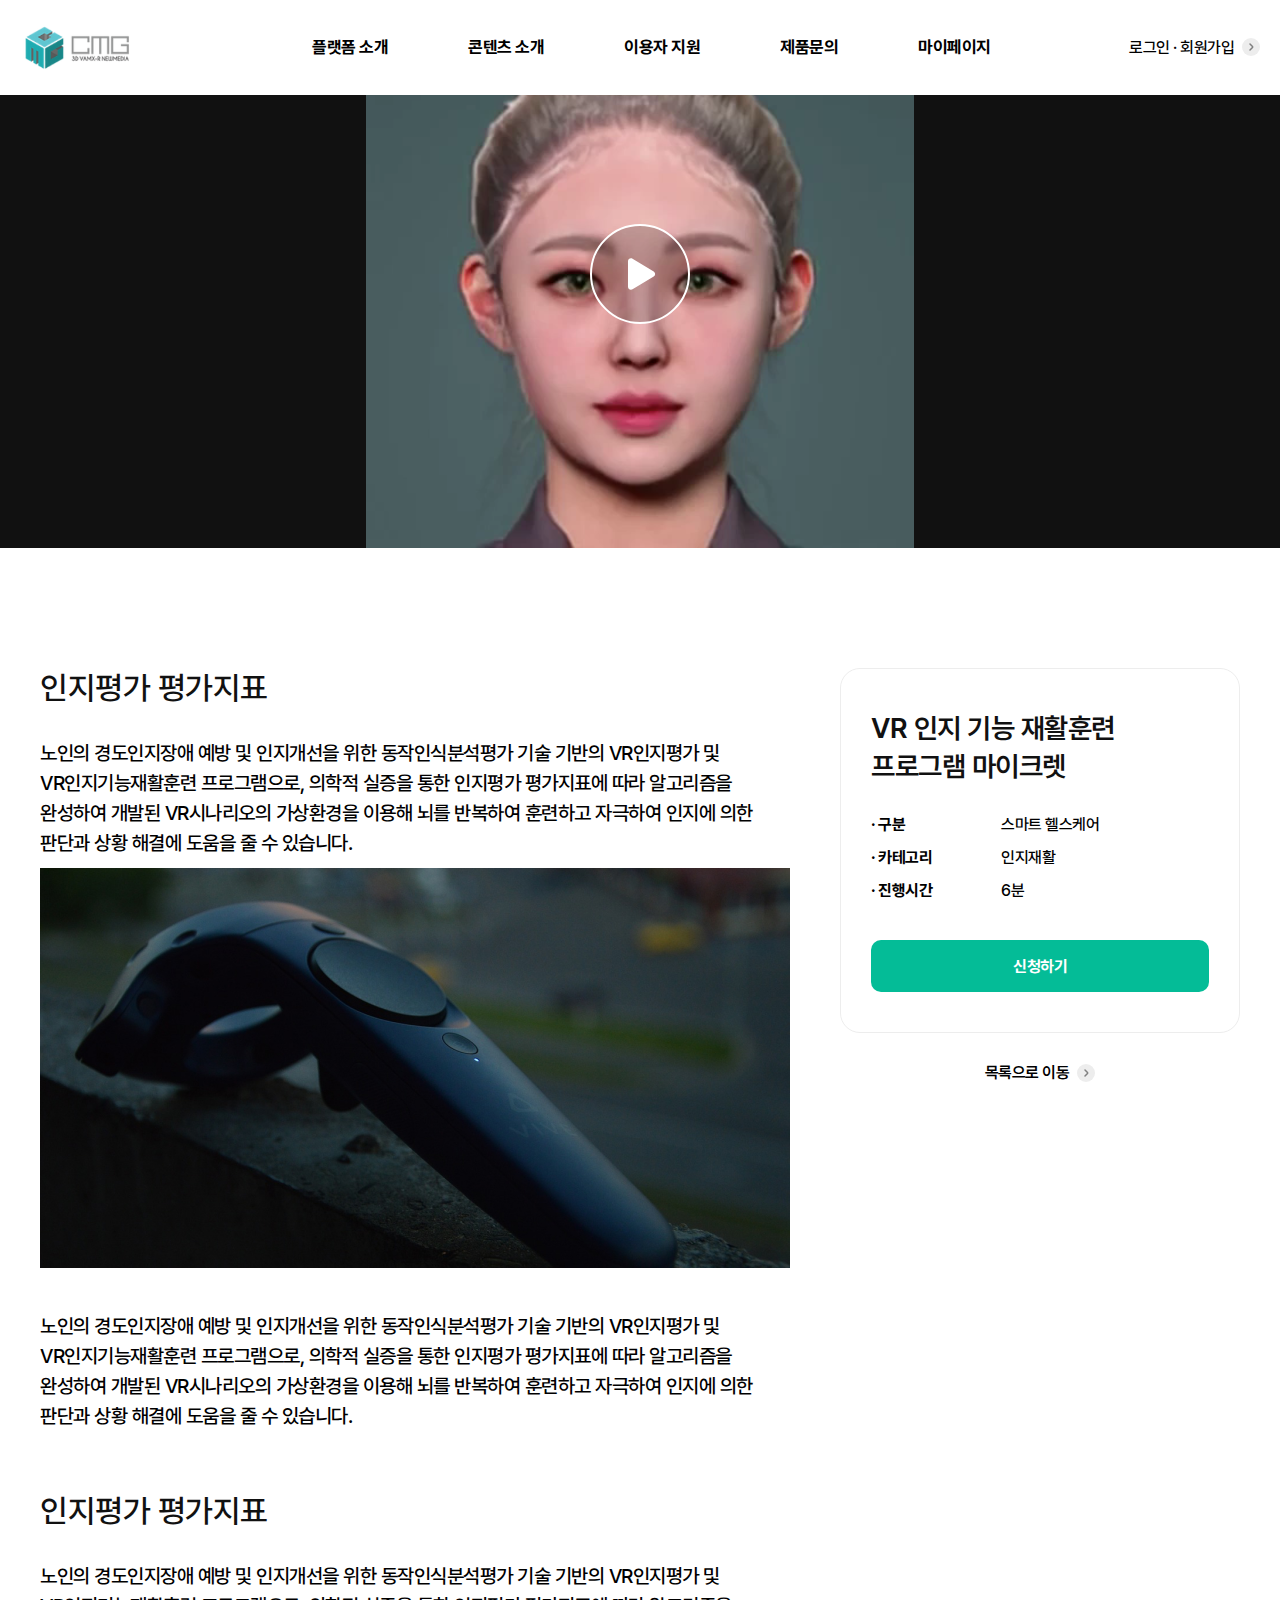
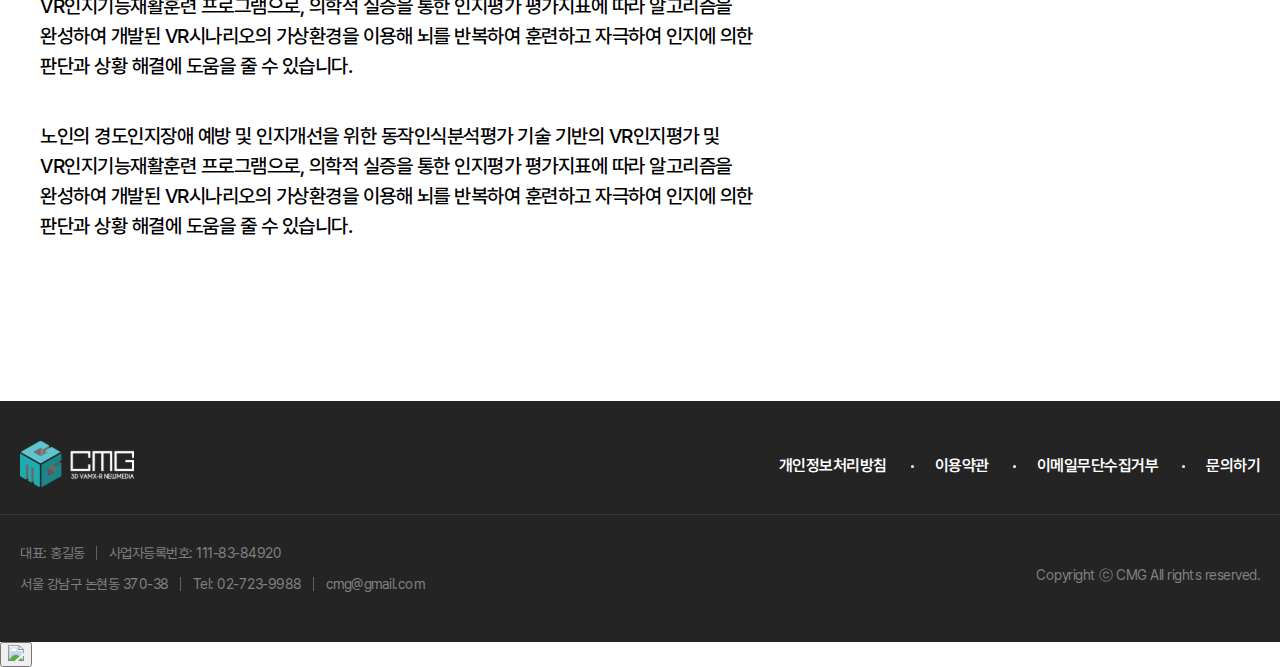
==== html/page/contents-view.html @ 664d2ece "151" ====
<!DOCTYPE html>
<html>
<head>
    <meta charset="utf-8"/>
    <meta name="viewport"
          content="user-scalable=no, initial-scale=1.0, maximum-scale=1.0, minimum-scale=1.0, width=device-width"/>
    <meta name="format-detection" content="telephone=no"/>
    <title></title>
    <link rel="stylesheet" href="../../assets/style/swiper.css" type="text/css"/>
    <link rel="stylesheet" href="../../assets/style/common.css" type="text/css"/>

    <script type="text/javascript" src="../../assets/script/ui.js"></script>
    <script type="text/javascript" src="../../assets/script/lib/swiper.js"></script>
    <script type="text/javascript" src="../../assets/script/common.js"></script>

</head>
<body>

<div class="wrapper"><!-- start : wrapper -->

    <header class="view-type"><!-- start : header -->
        <div class="rela">
            <h1>
                <a href="javascript:void(0)"><img src="../../assets/image/etc/etc-logo-gray.svg" /></a>
            </h1>
            <div class="gnb-box">
                <ul class="gnb-list">
                    <li><a href="javascript:void(0)">플랫폼 소개</a></li>
                    <li><a href="javascript:void(0)">콘텐츠 소개</a></li>
                    <li><a href="javascript:void(0)">이용자 지원</a></li>
                    <li><a href="javascript:void(0)">제품문의</a></li>
                    <li><a href="javascript:void(0)">마이페이지</a></li>
                </ul>

                <div class="side-cont">
                    <a href="javascript:void(0)" class="btn-link-shop">
                        <span>로그인 · 회원가입</span>
                        <img src="../../assets/image/ico/ico-mb-arr.svg" />
                    </a>
                    <a href="javascript:void(0)" class="btn-total-nav"><img src="../../assets/image/ico/ico-totalmenu.svg" /></a>
                </div>

            </div>
        </div>

        <div class="totalmenu-wrap">
            <div class="rela01">
                <div class="mob-link-wrap">
                    <a href="javascript:void(0)" class="btn-link-shop">
                        <span>로그인 · 회원가입</span>
                        <img src="../../assets/image/ico/ico-mb-arr.svg" />
                    </a>
                </div>
                <ul>
                    <li>
                        <a href="javascript:void(0)">
                            <span>플랫폼 소개</span>
                            <div class="ico"></div>
                        </a>
                        <div class="sub-menu-wrap">
                            <div class="sub-item">
                                <ul>
                                    <li><a href="javascript:void(0)">스마트 헬스케어란?</a></li>
                                    <li><a href="javascript:void(0)">협력사 소개</a></li>
                                </ul>
                            </div>
                        </div>
                    </li>
                    <li>
                        <a href="javascript:void(0)">
                            <span>콘텐츠 소개</span>
                            <div class="ico"></div>
                        </a>
                        <div class="sub-menu-wrap">
                            <div class="sub-item">
                                <ul>
                                    <li><a href="javascript:void(0)">스마트 헬스케어란?</a></li>
                                    <li><a href="javascript:void(0)">협력사 소개</a></li>
                                </ul>
                            </div>
                        </div>
                    </li>
                    <li>
                        <a href="javascript:void(0)">
                            <span>이용자 지원</span>
                            <div class="ico"></div>
                        </a>
                        <div class="sub-menu-wrap">
                            <div class="sub-item">
                                <ul>
                                    <li><a href="javascript:void(0)">스마트 헬스케어란?</a></li>
                                    <li><a href="javascript:void(0)">협력사 소개</a></li>
                                </ul>
                            </div>
                        </div>
                    </li>
                    <li>
                        <a href="javascript:void(0)">
                            <span>제품문의</span>
                            <div class="ico"></div>
                        </a>
                        <div class="sub-menu-wrap">
                            <div class="sub-item">
                                <ul>
                                    <li><a href="javascript:void(0)">스마트 헬스케어란?</a></li>
                                    <li><a href="javascript:void(0)">협력사 소개</a></li>
                                </ul>
                            </div>
                        </div>
                    </li>
                    <li>
                        <a href="javascript:void(0)">
                            <span>마이페이지</span>
                            <div class="ico"></div>
                        </a>
                        <div class="sub-menu-wrap">
                            <div class="sub-item">
                                <ul>
                                    <li><a href="javascript:void(0)">스마트 헬스케어란?</a></li>
                                    <li><a href="javascript:void(0)">협력사 소개</a></li>
                                </ul>
                            </div>
                        </div>
                    </li>
                </ul>

            </div>
        </div>

    </header><!-- end : header -->

    <div class="container" id="contents"><!-- start : container -->

        <section class="sub-view-header-wrap">
            <div class="video-item-wrap">
                <video width="100%" height="100%" id="v_player" playsinline="" allowfullscreen="true" >
                    <source src="../../assets/video/dance-view.mp4" type="video/mp4">
                </video>
                <button class="enter-play-btn" type="button"><img src="../../assets/image/ico/ico-play.svg" /></button>
            </div>
        </section>

        <script>
			var vid = document.getElementById("v_player");
			vid.onended = function() {
				$(".enter-play-btn").removeClass("hide");
			};
			$(function(){
				$("body").on("click", ".enter-play-btn", function(){
					vid.play();
					$(this).addClass("hide");
				});

			});
        </script>

        <!--
        aos="fade-right" data-aos-delay="50"
        -->

        <section class="view-page-wrap">
            <div class="lt-item">
                <div class="mtit">인지평가 평가지표</div>
                <div class="mdesc">노인의 경도인지장애 예방 및 인지개선을 위한 동작인식분석평가 기술 기반의 VR인지평가 및 VR인지기능재활훈련 프로그램으로, 의학적 실증을 통한 인지평가 평가지표에 따라 알고리즘을 완성하여 개발된 VR시나리오의 가상환경을 이용해 뇌를 반복하여 훈련하고 자극하여 인지에 의한 판단과 상황 해결에 도움을 줄 수 있습니다.</div>
                <div class="mpic"><img src="../../assets/image/etc/etc-contents-view.jpg" /></div>
                <div class="mdesc">노인의 경도인지장애 예방 및 인지개선을 위한 동작인식분석평가 기술 기반의 VR인지평가 및 VR인지기능재활훈련 프로그램으로, 의학적 실증을 통한 인지평가 평가지표에 따라 알고리즘을 완성하여 개발된 VR시나리오의 가상환경을 이용해 뇌를 반복하여 훈련하고 자극하여 인지에 의한 판단과 상황 해결에 도움을 줄 수 있습니다.</div>

                <div class="mtit">인지평가 평가지표</div>
                <div class="mdesc">노인의 경도인지장애 예방 및 인지개선을 위한 동작인식분석평가 기술 기반의 VR인지평가 및 VR인지기능재활훈련 프로그램으로, 의학적 실증을 통한 인지평가 평가지표에 따라 알고리즘을 완성하여 개발된 VR시나리오의 가상환경을 이용해 뇌를 반복하여 훈련하고 자극하여 인지에 의한 판단과 상황 해결에 도움을 줄 수 있습니다.</div>
                <div class="mdesc">노인의 경도인지장애 예방 및 인지개선을 위한 동작인식분석평가 기술 기반의 VR인지평가 및 VR인지기능재활훈련 프로그램으로, 의학적 실증을 통한 인지평가 평가지표에 따라 알고리즘을 완성하여 개발된 VR시나리오의 가상환경을 이용해 뇌를 반복하여 훈련하고 자극하여 인지에 의한 판단과 상황 해결에 도움을 줄 수 있습니다.</div>
            </div>
            <div class="rt-item">
                <div class="info-rela">
                    <div class="mtit">VR 인지 기능 재활훈련 <br />프로그램 마이크렛</div>
                    <ul>
                        <li>
                            <div class="key">· 구분</div>
                            <div class="value">스마트 헬스케어</div>
                        </li>
                        <li>
                            <div class="key">· 카테고리</div>
                            <div class="value">인지재활</div>
                        </li>
                        <li>
                            <div class="key">· 진행시간</div>
                            <div class="value">6분</div>
                        </li>
                    </ul>
                    <div class="btn-item-wrap">
                        <button type="button">신청하기</button>
                    </div>
                </div>
                <div class="link-item-wrap">
                    <a href="javascript:void(0)">
                        <span>목록으로 이동</span>
                        <img src="../../assets/image/ico/ico-mb-arr.svg" />
                    </a>
                </div>
            </div>
        </section>




        <footer><!-- start : footer -->

            <div class="rela">
                <div class="lt-item"><img src="../../assets/image/etc/etc-logo.svg" /></div>
                <ul class="fnb-list">
                    <li><a href="javascript:void(0)">개인정보처리방침</a></li>
                    <li><a href="javascript:void(0)">이용약관</a></li>
                    <li><a href="javascript:void(0)">이메일무단수집거부</a></li>
                    <li><a href="javascript:void(0)">문의하기</a></li>
                </ul>
            </div>
            <div class="rela t01">
                <ul class="finfo-list">
                    <li>대표: 홍길동</li>
                    <li>사업자등록번호: 111-83-84920</li>
                    <li>서울 강남구 논현동 370-38</li>
                    <li>Tel: 02-723-9988</li>
                    <li>cmg@gmail.com</li>
                </ul>
                <div class="copy">Copyright ⓒ CMG All rights reserved.</div>
            </div>
        </footer><!-- end : footer -->
    </div><!-- end : container -->


</div>

<div class="fixed-item-wrap">
    <button type="button" class="btn-topbtn"><img src="../../assets/image/ico/ico-topbtn.png" /></button>
</div>


</body>
</html>
---- assets/style/common.css ----
@charset "utf-8";
@import url('default.css');
@import url('jquery-ui.css');
@import url('aos.css');

@font-face {
    font-family: 'Pretendard';
    font-weight: 900;
    font-display: swap;
    src: local('Pretendard Black'), url('../fonts/Pretendard-Black.woff2') format('woff2'), url('../fonts/Pretendard-Black.woff') format('woff');
}

@font-face {
    font-family: 'Pretendard';
    font-weight: 800;
    font-display: swap;
    src: local('Pretendard ExtraBold'), url('../fonts/Pretendard-ExtraBold.woff2') format('woff2'), url('../fonts/Pretendard-ExtraBold.woff') format('woff');
}

@font-face {
    font-family: 'Pretendard';
    font-weight: 700;
    font-display: swap;
    src: local('Pretendard Bold'), url('../fonts/Pretendard-Bold.woff2') format('woff2'), url('../fonts/Pretendard-Bold.woff') format('woff');
}

@font-face {
    font-family: 'Pretendard';
    font-weight: 600;
    font-display: swap;
    src: local('Pretendard SemiBold'), url('../fonts/Pretendard-SemiBold.woff2') format('woff2'), url('../fonts/Pretendard-SemiBold.woff') format('woff');
}

@font-face {
    font-family: 'Pretendard';
    font-weight: 500;
    font-display: swap;
    src: local('Pretendard Medium'), url('../fonts/Pretendard-Medium.woff2') format('woff2'), url('../fonts/Pretendard-Medium.woff') format('woff');
}

@font-face {
    font-family: 'Pretendard';
    font-weight: 400;
    font-display: swap;
    src: local('Pretendard Regular'), url('../fonts/Pretendard-Regular.woff2') format('woff2'), url('../fonts/Pretendard-Regular.woff') format('woff');
}

@font-face {
    font-family: 'Pretendard';
    font-weight: 300;
    font-display: swap;
    src: local('Pretendard Light'), url('../fonts/Pretendard-Light.woff2') format('woff2'), url('../fonts/Pretendard-Light.woff') format('woff');
}

@font-face {
    font-family: 'Pretendard';
    font-weight: 200;
    font-display: swap;
    src: local('Pretendard ExtraLight'), url('../fonts/Pretendard-ExtraLight.woff2') format('woff2'), url('../fonts/Pretendard-ExtraLight.woff') format('woff');
}

@font-face {
    font-family: 'Pretendard';
    font-weight: 100;
    font-display: swap;
    src: local('Pretendard Thin'), url('../fonts/Pretendard-Thin.woff2') format('woff2'), url('../fonts/Pretendard-Thin.woff') format('woff');
}

*{ font-family: 'Pretendard';font-weight:400;font-size:14px;color:#666;-webkit-overflow-scrolling: touch;letter-spacing:-.5px;}
html,body,p, input, select, form, label, mark, ul, ul li, ol, ol li, dl, dl dt, dl dd, img, a, table, h1, h2, h3, h4, h5{margin:0;padding:0;}
img{ border:0; }
ul, ol{ list-style:none; }
a{color:#555;text-decoration:none;}
a:hover, a:active, a:visited{text-decoration:none !important; }
table{border:0;border-collapse:collapse;table-layout:fixed;}

.hidden{position:absolute;left:-20000px;}
.w100{width:100px !important;}
.w150{width:150px !important;}

.ml5{margin-left:5px !important}
.ml20{margin-left:20px !important}
.ml30{margin-left:30px !important}

.mt0{margin-top:0px !important}
.mt5{margin-top:5px !important}
.mt10{margin-top:10px !important}
.mt20{margin-top:20px !important}
.mt30{margin-top:30px !important}
.mt35{margin-top:35px !important}
.mt40{margin-top:40px !important}
.mt50{margin-top:50px !important}

.mb5{margin-bottom:5px !important}
.mb10{margin-bottom:10px;}
.mb20{margin-bottom:20px;}
.mb30{margin-bottom:30px;}

::selection {background:#99CC00;color: #FFF;text-shadow: none;}
::-moz-selection {background:#99CC00;color: #FFF;text-shadow: none;}
::-webkit-selection {background:#99CC00;color: #FFF;text-shadow: none;}

a{opacity:1;text-decoration:none !important;}

a.cubic{-webkit-transition:.3s;outline:0;}
a.cubic:active{outline:0;}
a.cubic:hover{opacity:.8;-webkit-transform: scale(0.95);-webkit-transition-timing-function: cubic-bezier(0.47, 2.02, 0.47, 2.02);}

.hidden{position:absolute;left:-20000px;}

select {cursor:pointer;outline:none;background:url(../image/bg/bg-select.svg) no-repeat right center;background-size:25px 8px;appearance: none;-moz-appearance:none;-webkit-appearance: none;}
select::-ms-expand {display:none}

input[type=checkbox]{outline:none;float:left;background:url(../image/bg/bg-chk-off.svg) no-repeat;background-size:24px 24px;border:0;width:24px;height:24px;overflow:hidden;appearance: none;-moz-appearance: none;-webkit-appearance: none;}
input[type=checkbox]:checked{width:24px;height:24px;background:url(../image/bg/bg-chk-on.svg) no-repeat;background-size:24px 24px;}
input[type=checkbox]::-ms-check{border:0;outline:none;appearance: none;-moz-appearance: none;-webkit-appearance: none;width:24px;height:24px;content:"";background:url(../image/bg/bg-chk-off.svg) no-repeat;background-size:24px 24px;}
input[type=checkbox]:checked::-ms-check{color:transparent;background:url(../image/bg/bg-chk-on.svg) no-repeat;background-size:24px 24px;}

input{outline:none;}
button{cursor:pointer;outline:none;}
input::-webkit-input-placeholder {color: #c7c7cc;}
textarea::-webkit-input-placeholder {color: #c7c7cc;}

/*
input[type=radio]{outline:none;float:left;background:url(../image/bg/bg-rd-off.png) no-repeat;background-size:20px 20px;border:0;width:20px;height:20px;overflow:hidden;appearance: none;-moz-appearance: none;-webkit-appearance: none;}
input[type=radio]:checked{width:20px;height:20px;background:url(../image/bg/bg-rd-on.png) no-repeat;background-size:20px 20px;}
input[type=radio]::-ms-check{border:0;outline:none;appearance: none;-moz-appearance: none;-webkit-appearance: none;width:20px;height:20px;content:"";background:url(../image/bg/bg-rd-off.png) no-repeat;background-size:20px 20px;}
input[type=radio]:checked::-ms-check{color:transparent;background:url(../image/bg/bg-rd-on.png) no-repeat;background-size:20px 20px;}
*/
@font-face{font-family:element-icons;src:url(../fonts/element.woff) format("woff"),url(../fonts/element.ttf) format("truetype");font-weight:400;font-display:"auto";font-style:normal}[class*=" el-icon-"],[class^=el-icon-]{font-family:element-icons!important;speak:none;font-style:normal;font-weight:400;font-variant:normal;text-transform:none;line-height:1;vertical-align:baseline;display:inline-block;-webkit-font-smoothing:antialiased;-moz-osx-font-smoothing:grayscale}.el-icon-ice-cream-round:before{content:"\e6a0"}.el-icon-ice-cream-square:before{content:"\e6a3"}.el-icon-lollipop:before{content:"\e6a4"}.el-icon-potato-strips:before{content:"\e6a5"}.el-icon-milk-tea:before{content:"\e6a6"}.el-icon-ice-drink:before{content:"\e6a7"}.el-icon-ice-tea:before{content:"\e6a9"}.el-icon-coffee:before{content:"\e6aa"}.el-icon-orange:before{content:"\e6ab"}.el-icon-pear:before{content:"\e6ac"}.el-icon-apple:before{content:"\e6ad"}.el-icon-cherry:before{content:"\e6ae"}.el-icon-watermelon:before{content:"\e6af"}.el-icon-grape:before{content:"\e6b0"}.el-icon-refrigerator:before{content:"\e6b1"}.el-icon-goblet-square-full:before{content:"\e6b2"}.el-icon-goblet-square:before{content:"\e6b3"}.el-icon-goblet-full:before{content:"\e6b4"}.el-icon-goblet:before{content:"\e6b5"}.el-icon-cold-drink:before{content:"\e6b6"}.el-icon-coffee-cup:before{content:"\e6b8"}.el-icon-water-cup:before{content:"\e6b9"}.el-icon-hot-water:before{content:"\e6ba"}.el-icon-ice-cream:before{content:"\e6bb"}.el-icon-dessert:before{content:"\e6bc"}.el-icon-sugar:before{content:"\e6bd"}.el-icon-tableware:before{content:"\e6be"}.el-icon-burger:before{content:"\e6bf"}.el-icon-knife-fork:before{content:"\e6c1"}.el-icon-fork-spoon:before{content:"\e6c2"}.el-icon-chicken:before{content:"\e6c3"}.el-icon-food:before{content:"\e6c4"}.el-icon-dish-1:before{content:"\e6c5"}.el-icon-dish:before{content:"\e6c6"}.el-icon-moon-night:before{content:"\e6ee"}.el-icon-moon:before{content:"\e6f0"}.el-icon-cloudy-and-sunny:before{content:"\e6f1"}.el-icon-partly-cloudy:before{content:"\e6f2"}.el-icon-cloudy:before{content:"\e6f3"}.el-icon-sunny:before{content:"\e6f6"}.el-icon-sunset:before{content:"\e6f7"}.el-icon-sunrise-1:before{content:"\e6f8"}.el-icon-sunrise:before{content:"\e6f9"}.el-icon-heavy-rain:before{content:"\e6fa"}.el-icon-lightning:before{content:"\e6fb"}.el-icon-light-rain:before{content:"\e6fc"}.el-icon-wind-power:before{content:"\e6fd"}.el-icon-baseball:before{content:"\e712"}.el-icon-soccer:before{content:"\e713"}.el-icon-football:before{content:"\e715"}.el-icon-basketball:before{content:"\e716"}.el-icon-ship:before{content:"\e73f"}.el-icon-truck:before{content:"\e740"}.el-icon-bicycle:before{content:"\e741"}.el-icon-mobile-phone:before{content:"\e6d3"}.el-icon-service:before{content:"\e6d4"}.el-icon-key:before{content:"\e6e2"}.el-icon-unlock:before{content:"\e6e4"}.el-icon-lock:before{content:"\e6e5"}.el-icon-watch:before{content:"\e6fe"}.el-icon-watch-1:before{content:"\e6ff"}.el-icon-timer:before{content:"\e702"}.el-icon-alarm-clock:before{content:"\e703"}.el-icon-map-location:before{content:"\e704"}.el-icon-delete-location:before{content:"\e705"}.el-icon-add-location:before{content:"\e706"}.el-icon-location-information:before{content:"\e707"}.el-icon-location-outline:before{content:"\e708"}.el-icon-location:before{content:"\e79e"}.el-icon-place:before{content:"\e709"}.el-icon-discover:before{content:"\e70a"}.el-icon-first-aid-kit:before{content:"\e70b"}.el-icon-trophy-1:before{content:"\e70c"}.el-icon-trophy:before{content:"\e70d"}.el-icon-medal:before{content:"\e70e"}.el-icon-medal-1:before{content:"\e70f"}.el-icon-stopwatch:before{content:"\e710"}.el-icon-mic:before{content:"\e711"}.el-icon-copy-document:before{content:"\e718"}.el-icon-full-screen:before{content:"\e719"}.el-icon-switch-button:before{content:"\e71b"}.el-icon-aim:before{content:"\e71c"}.el-icon-crop:before{content:"\e71d"}.el-icon-odometer:before{content:"\e71e"}.el-icon-time:before{content:"\e71f"}.el-icon-bangzhu:before{content:"\e724"}.el-icon-close-notification:before{content:"\e726"}.el-icon-microphone:before{content:"\e727"}.el-icon-turn-off-microphone:before{content:"\e728"}.el-icon-position:before{content:"\e729"}.el-icon-postcard:before{content:"\e72a"}.el-icon-message:before{content:"\e72b"}.el-icon-chat-line-square:before{content:"\e72d"}.el-icon-chat-dot-square:before{content:"\e72e"}.el-icon-chat-dot-round:before{content:"\e72f"}.el-icon-chat-square:before{content:"\e730"}.el-icon-chat-line-round:before{content:"\e731"}.el-icon-chat-round:before{content:"\e732"}.el-icon-set-up:before{content:"\e733"}.el-icon-turn-off:before{content:"\e734"}.el-icon-open:before{content:"\e735"}.el-icon-connection:before{content:"\e736"}.el-icon-link:before{content:"\e737"}.el-icon-cpu:before{content:"\e738"}.el-icon-thumb:before{content:"\e739"}.el-icon-female:before{content:"\e73a"}.el-icon-male:before{content:"\e73b"}.el-icon-guide:before{content:"\e73c"}.el-icon-news:before{content:"\e73e"}.el-icon-price-tag:before{content:"\e744"}.el-icon-discount:before{content:"\e745"}.el-icon-wallet:before{content:"\e747"}.el-icon-coin:before{content:"\e748"}.el-icon-money:before{content:"\e749"}.el-icon-bank-card:before{content:"\e74a"}.el-icon-box:before{content:"\e74b"}.el-icon-present:before{content:"\e74c"}.el-icon-sell:before{content:"\e6d5"}.el-icon-sold-out:before{content:"\e6d6"}.el-icon-shopping-bag-2:before{content:"\e74d"}.el-icon-shopping-bag-1:before{content:"\e74e"}.el-icon-shopping-cart-2:before{content:"\e74f"}.el-icon-shopping-cart-1:before{content:"\e750"}.el-icon-shopping-cart-full:before{content:"\e751"}.el-icon-smoking:before{content:"\e752"}.el-icon-no-smoking:before{content:"\e753"}.el-icon-house:before{content:"\e754"}.el-icon-table-lamp:before{content:"\e755"}.el-icon-school:before{content:"\e756"}.el-icon-office-building:before{content:"\e757"}.el-icon-toilet-paper:before{content:"\e758"}.el-icon-notebook-2:before{content:"\e759"}.el-icon-notebook-1:before{content:"\e75a"}.el-icon-files:before{content:"\e75b"}.el-icon-collection:before{content:"\e75c"}.el-icon-receiving:before{content:"\e75d"}.el-icon-suitcase-1:before{content:"\e760"}.el-icon-suitcase:before{content:"\e761"}.el-icon-film:before{content:"\e763"}.el-icon-collection-tag:before{content:"\e765"}.el-icon-data-analysis:before{content:"\e766"}.el-icon-pie-chart:before{content:"\e767"}.el-icon-data-board:before{content:"\e768"}.el-icon-data-line:before{content:"\e76d"}.el-icon-reading:before{content:"\e769"}.el-icon-magic-stick:before{content:"\e76a"}.el-icon-coordinate:before{content:"\e76b"}.el-icon-mouse:before{content:"\e76c"}.el-icon-brush:before{content:"\e76e"}.el-icon-headset:before{content:"\e76f"}.el-icon-umbrella:before{content:"\e770"}.el-icon-scissors:before{content:"\e771"}.el-icon-mobile:before{content:"\e773"}.el-icon-attract:before{content:"\e774"}.el-icon-monitor:before{content:"\e775"}.el-icon-search:before{content:"\e778"}.el-icon-takeaway-box:before{content:"\e77a"}.el-icon-paperclip:before{content:"\e77d"}.el-icon-printer:before{content:"\e77e"}.el-icon-document-add:before{content:"\e782"}.el-icon-document:before{content:"\e785"}.el-icon-document-checked:before{content:"\e786"}.el-icon-document-copy:before{content:"\e787"}.el-icon-document-delete:before{content:"\e788"}.el-icon-document-remove:before{content:"\e789"}.el-icon-tickets:before{content:"\e78b"}.el-icon-folder-checked:before{content:"\e77f"}.el-icon-folder-delete:before{content:"\e780"}.el-icon-folder-remove:before{content:"\e781"}.el-icon-folder-add:before{content:"\e783"}.el-icon-folder-opened:before{content:"\e784"}.el-icon-folder:before{content:"\e78a"}.el-icon-edit-outline:before{content:"\e764"}.el-icon-edit:before{content:"\e78c"}.el-icon-date:before{content:"\e78e"}.el-icon-c-scale-to-original:before{content:"\e7c6"}.el-icon-view:before{content:"\e6ce"}.el-icon-loading:before{content:"\e6cf"}.el-icon-rank:before{content:"\e6d1"}.el-icon-sort-down:before{content:"\e7c4"}.el-icon-sort-up:before{content:"\e7c5"}.el-icon-sort:before{content:"\e6d2"}.el-icon-finished:before{content:"\e6cd"}.el-icon-refresh-left:before{content:"\e6c7"}.el-icon-refresh-right:before{content:"\e6c8"}.el-icon-refresh:before{content:"\e6d0"}.el-icon-video-play:before{content:"\e7c0"}.el-icon-video-pause:before{content:"\e7c1"}.el-icon-d-arrow-right:before{content:"\e6dc"}.el-icon-d-arrow-left:before{content:"\e6dd"}.el-icon-arrow-up:before{content:"\e6e1"}.el-icon-arrow-down:before{content:"\e6df"}.el-icon-arrow-right:before{content:"\e6e0"}.el-icon-arrow-left:before{content:"\e6de"}.el-icon-top-right:before{content:"\e6e7"}.el-icon-top-left:before{content:"\e6e8"}.el-icon-top:before{content:"\e6e6"}.el-icon-bottom:before{content:"\e6eb"}.el-icon-right:before{content:"\e6e9"}.el-icon-back:before{content:"\e6ea"}.el-icon-bottom-right:before{content:"\e6ec"}.el-icon-bottom-left:before{content:"\e6ed"}.el-icon-caret-top:before{content:"\e78f"}.el-icon-caret-bottom:before{content:"\e790"}.el-icon-caret-right:before{content:"\e791"}.el-icon-caret-left:before{content:"\e792"}.el-icon-d-caret:before{content:"\e79a"}.el-icon-share:before{content:"\e793"}.el-icon-menu:before{content:"\e798"}.el-icon-s-grid:before{content:"\e7a6"}.el-icon-s-check:before{content:"\e7a7"}.el-icon-s-data:before{content:"\e7a8"}.el-icon-s-opportunity:before{content:"\e7aa"}.el-icon-s-custom:before{content:"\e7ab"}.el-icon-s-claim:before{content:"\e7ad"}.el-icon-s-finance:before{content:"\e7ae"}.el-icon-s-comment:before{content:"\e7af"}.el-icon-s-flag:before{content:"\e7b0"}.el-icon-s-marketing:before{content:"\e7b1"}.el-icon-s-shop:before{content:"\e7b4"}.el-icon-s-open:before{content:"\e7b5"}.el-icon-s-management:before{content:"\e7b6"}.el-icon-s-ticket:before{content:"\e7b7"}.el-icon-s-release:before{content:"\e7b8"}.el-icon-s-home:before{content:"\e7b9"}.el-icon-s-promotion:before{content:"\e7ba"}.el-icon-s-operation:before{content:"\e7bb"}.el-icon-s-unfold:before{content:"\e7bc"}.el-icon-s-fold:before{content:"\e7a9"}.el-icon-s-platform:before{content:"\e7bd"}.el-icon-s-order:before{content:"\e7be"}.el-icon-s-cooperation:before{content:"\e7bf"}.el-icon-bell:before{content:"\e725"}.el-icon-message-solid:before{content:"\e799"}.el-icon-video-camera:before{content:"\e772"}.el-icon-video-camera-solid:before{content:"\e796"}.el-icon-camera:before{content:"\e779"}.el-icon-camera-solid:before{content:"\e79b"}.el-icon-download:before{content:"\e77c"}.el-icon-upload2:before{content:"\e77b"}.el-icon-upload:before{content:"\e7c3"}.el-icon-picture-outline-round:before{content:"\e75f"}.el-icon-picture-outline:before{content:"\e75e"}.el-icon-picture:before{content:"\e79f"}.el-icon-close:before{content:"\e6db"}.el-icon-check:before{content:"\e6da"}.el-icon-plus:before{content:"\e6d9"}.el-icon-minus:before{content:"\e6d8"}.el-icon-help:before{content:"\e73d"}.el-icon-s-help:before{content:"\e7b3"}.el-icon-circle-close:before{content:"\e78d"}.el-icon-circle-check:before{content:"\e720"}.el-icon-circle-plus-outline:before{content:"\e723"}.el-icon-remove-outline:before{content:"\e722"}.el-icon-zoom-out:before{content:"\e776"}.el-icon-zoom-in:before{content:"\e777"}.el-icon-error:before{content:"\e79d"}.el-icon-success:before{content:"\e79c"}.el-icon-circle-plus:before{content:"\e7a0"}.el-icon-remove:before{content:"\e7a2"}.el-icon-info:before{content:"\e7a1"}.el-icon-question:before{content:"\e7a4"}.el-icon-warning-outline:before{content:"\e6c9"}.el-icon-warning:before{content:"\e7a3"}.el-icon-goods:before{content:"\e7c2"}.el-icon-s-goods:before{content:"\e7b2"}.el-icon-star-off:before{content:"\e717"}.el-icon-star-on:before{content:"\e797"}.el-icon-more-outline:before{content:"\e6cc"}.el-icon-more:before{content:"\e794"}.el-icon-phone-outline:before{content:"\e6cb"}.el-icon-phone:before{content:"\e795"}.el-icon-user:before{content:"\e6e3"}.el-icon-user-solid:before{content:"\e7a5"}.el-icon-setting:before{content:"\e6ca"}.el-icon-s-tools:before{content:"\e7ac"}.el-icon-delete:before{content:"\e6d7"}.el-icon-delete-solid:before{content:"\e7c9"}.el-icon-eleme:before{content:"\e7c7"}.el-icon-platform-eleme:before{content:"\e7ca"}.el-icon-loading{-webkit-animation:rotating 2s linear infinite;animation:rotating 2s linear infinite}.el-icon--right{margin-left:5px}.el-icon--left{margin-right:5px}

s.mCustomScrollbar{-ms-touch-action:pinch-zoom;touch-action:pinch-zoom}.mCustomScrollbar.mCS_no_scrollbar,.mCustomScrollbar.mCS_touch_action{-ms-touch-action:auto;touch-action:auto}.mCustomScrollBox{position:relative;overflow:hidden;height:100%;max-width:100%;outline:0;direction:ltr}.mCSB_container{overflow:hidden;width:auto;height:auto}.mCSB_inside>.mCSB_container{margin-right:30px}.mCSB_container.mCS_no_scrollbar_y.mCS_y_hidden{margin-right:0}.mCS-dir-rtl>.mCSB_inside>.mCSB_container{margin-right:0;margin-left:30px}.mCS-dir-rtl>.mCSB_inside>.mCSB_container.mCS_no_scrollbar_y.mCS_y_hidden{margin-left:0}.mCSB_scrollTools{position:absolute;width:16px;height:auto;left:auto;top:0;right:0;bottom:0;opacity:.75;filter:"alpha(opacity=75)";-ms-filter:"alpha(opacity=75)"}.mCSB_outside+.mCSB_scrollTools{right:-26px}.mCS-dir-rtl>.mCSB_inside>.mCSB_scrollTools,.mCS-dir-rtl>.mCSB_outside+.mCSB_scrollTools{right:auto;left:0}.mCS-dir-rtl>.mCSB_outside+.mCSB_scrollTools{left:-26px}.mCSB_scrollTools .mCSB_draggerContainer{position:absolute;top:0;left:0;bottom:0;right:0;height:auto}.mCSB_scrollTools a+.mCSB_draggerContainer{margin:20px 0}.mCSB_scrollTools .mCSB_draggerRail{width:2px;height:100%;margin:0 auto;-webkit-border-radius:16px;-moz-border-radius:16px;border-radius:16px}.mCSB_scrollTools .mCSB_dragger{cursor:pointer;width:100%;height:30px;z-index:1}.mCSB_scrollTools .mCSB_dragger .mCSB_dragger_bar{position:relative;width:4px;height:100%;margin:0 auto;-webkit-border-radius:16px;-moz-border-radius:16px;border-radius:16px;text-align:center}.mCSB_scrollTools_vertical.mCSB_scrollTools_onDrag_expand .mCSB_dragger.mCSB_dragger_onDrag_expanded .mCSB_dragger_bar,.mCSB_scrollTools_vertical.mCSB_scrollTools_onDrag_expand .mCSB_draggerContainer:hover .mCSB_dragger .mCSB_dragger_bar{width:12px}.mCSB_scrollTools_vertical.mCSB_scrollTools_onDrag_expand .mCSB_dragger.mCSB_dragger_onDrag_expanded+.mCSB_draggerRail,.mCSB_scrollTools_vertical.mCSB_scrollTools_onDrag_expand .mCSB_draggerContainer:hover .mCSB_draggerRail{width:8px}.mCSB_scrollTools .mCSB_buttonDown,.mCSB_scrollTools .mCSB_buttonUp{display:block;position:absolute;height:20px;width:100%;overflow:hidden;margin:0 auto;cursor:pointer}.mCSB_scrollTools .mCSB_buttonDown{bottom:0}.mCSB_horizontal.mCSB_inside>.mCSB_container{margin-right:0;margin-bottom:30px}.mCSB_horizontal.mCSB_outside>.mCSB_container{min-height:100%}.mCSB_horizontal>.mCSB_container.mCS_no_scrollbar_x.mCS_x_hidden{margin-bottom:0}.mCSB_scrollTools.mCSB_scrollTools_horizontal{width:auto;height:16px;top:auto;right:0;bottom:0;left:0}.mCustomScrollBox+.mCSB_scrollTools+.mCSB_scrollTools.mCSB_scrollTools_horizontal,.mCustomScrollBox+.mCSB_scrollTools.mCSB_scrollTools_horizontal{bottom:-26px}.mCSB_scrollTools.mCSB_scrollTools_horizontal a+.mCSB_draggerContainer{margin:0 20px}.mCSB_scrollTools.mCSB_scrollTools_horizontal .mCSB_draggerRail{width:100%;height:2px;margin:7px 0}.mCSB_scrollTools.mCSB_scrollTools_horizontal .mCSB_dragger{width:30px;height:100%;left:0}.mCSB_scrollTools.mCSB_scrollTools_horizontal .mCSB_dragger .mCSB_dragger_bar{width:100%;height:4px;margin:6px auto}.mCSB_scrollTools_horizontal.mCSB_scrollTools_onDrag_expand .mCSB_dragger.mCSB_dragger_onDrag_expanded .mCSB_dragger_bar,.mCSB_scrollTools_horizontal.mCSB_scrollTools_onDrag_expand .mCSB_draggerContainer:hover .mCSB_dragger .mCSB_dragger_bar{height:12px;margin:2px auto}.mCSB_scrollTools_horizontal.mCSB_scrollTools_onDrag_expand .mCSB_dragger.mCSB_dragger_onDrag_expanded+.mCSB_draggerRail,.mCSB_scrollTools_horizontal.mCSB_scrollTools_onDrag_expand .mCSB_draggerContainer:hover .mCSB_draggerRail{height:8px;margin:4px 0}.mCSB_scrollTools.mCSB_scrollTools_horizontal .mCSB_buttonLeft,.mCSB_scrollTools.mCSB_scrollTools_horizontal .mCSB_buttonRight{display:block;position:absolute;width:20px;height:100%;overflow:hidden;margin:0 auto;cursor:pointer}.mCSB_scrollTools.mCSB_scrollTools_horizontal .mCSB_buttonLeft{left:0}.mCSB_scrollTools.mCSB_scrollTools_horizontal .mCSB_buttonRight{right:0}.mCSB_container_wrapper{position:absolute;height:auto;width:auto;overflow:hidden;top:0;left:0;right:0;bottom:0;margin-right:30px;margin-bottom:30px}.mCSB_container_wrapper>.mCSB_container{padding-right:30px;padding-bottom:30px;-webkit-box-sizing:border-box;-moz-box-sizing:border-box;box-sizing:border-box}.mCSB_vertical_horizontal>.mCSB_scrollTools.mCSB_scrollTools_vertical{bottom:20px}.mCSB_vertical_horizontal>.mCSB_scrollTools.mCSB_scrollTools_horizontal{right:20px}.mCSB_container_wrapper.mCS_no_scrollbar_x.mCS_x_hidden+.mCSB_scrollTools.mCSB_scrollTools_vertical{bottom:0}.mCS-dir-rtl>.mCustomScrollBox.mCSB_vertical_horizontal.mCSB_inside>.mCSB_scrollTools.mCSB_scrollTools_horizontal,.mCSB_container_wrapper.mCS_no_scrollbar_y.mCS_y_hidden+.mCSB_scrollTools~.mCSB_scrollTools.mCSB_scrollTools_horizontal{right:0}.mCS-dir-rtl>.mCustomScrollBox.mCSB_vertical_horizontal.mCSB_inside>.mCSB_scrollTools.mCSB_scrollTools_horizontal{left:20px}.mCS-dir-rtl>.mCustomScrollBox.mCSB_vertical_horizontal.mCSB_inside>.mCSB_container_wrapper.mCS_no_scrollbar_y.mCS_y_hidden+.mCSB_scrollTools~.mCSB_scrollTools.mCSB_scrollTools_horizontal{left:0}.mCS-dir-rtl>.mCSB_inside>.mCSB_container_wrapper{margin-right:0;margin-left:30px}.mCSB_container_wrapper.mCS_no_scrollbar_y.mCS_y_hidden>.mCSB_container{padding-right:0}.mCSB_container_wrapper.mCS_no_scrollbar_x.mCS_x_hidden>.mCSB_container{padding-bottom:0}.mCustomScrollBox.mCSB_vertical_horizontal.mCSB_inside>.mCSB_container_wrapper.mCS_no_scrollbar_y.mCS_y_hidden{margin-right:0;margin-left:0}.mCustomScrollBox.mCSB_vertical_horizontal.mCSB_inside>.mCSB_container_wrapper.mCS_no_scrollbar_x.mCS_x_hidden{margin-bottom:0}.mCSB_scrollTools,.mCSB_scrollTools .mCSB_buttonDown,.mCSB_scrollTools .mCSB_buttonLeft,.mCSB_scrollTools .mCSB_buttonRight,.mCSB_scrollTools .mCSB_buttonUp,.mCSB_scrollTools .mCSB_dragger .mCSB_dragger_bar{-webkit-transition:opacity .2s ease-in-out,background-color .2s ease-in-out;-moz-transition:opacity .2s ease-in-out,background-color .2s ease-in-out;-o-transition:opacity .2s ease-in-out,background-color .2s ease-in-out;transition:opacity .2s ease-in-out,background-color .2s ease-in-out}.mCSB_scrollTools_horizontal.mCSB_scrollTools_onDrag_expand .mCSB_draggerRail,.mCSB_scrollTools_horizontal.mCSB_scrollTools_onDrag_expand .mCSB_dragger_bar,.mCSB_scrollTools_vertical.mCSB_scrollTools_onDrag_expand .mCSB_draggerRail,.mCSB_scrollTools_vertical.mCSB_scrollTools_onDrag_expand .mCSB_dragger_bar{-webkit-transition:width .2s ease-out .2s,height .2s ease-out .2s,margin-left .2s ease-out .2s,margin-right .2s ease-out .2s,margin-top .2s ease-out .2s,margin-bottom .2s ease-out .2s,opacity .2s ease-in-out,background-color .2s ease-in-out;-moz-transition:width .2s ease-out .2s,height .2s ease-out .2s,margin-left .2s ease-out .2s,margin-right .2s ease-out .2s,margin-top .2s ease-out .2s,margin-bottom .2s ease-out .2s,opacity .2s ease-in-out,background-color .2s ease-in-out;-o-transition:width .2s ease-out .2s,height .2s ease-out .2s,margin-left .2s ease-out .2s,margin-right .2s ease-out .2s,margin-top .2s ease-out .2s,margin-bottom .2s ease-out .2s,opacity .2s ease-in-out,background-color .2s ease-in-out;transition:width .2s ease-out .2s,height .2s ease-out .2s,margin-left .2s ease-out .2s,margin-right .2s ease-out .2s,margin-top .2s ease-out .2s,margin-bottom .2s ease-out .2s,opacity .2s ease-in-out,background-color .2s ease-in-out}.mCS-autoHide>.mCustomScrollBox>.mCSB_scrollTools,.mCS-autoHide>.mCustomScrollBox~.mCSB_scrollTools{opacity:0;filter:"alpha(opacity=0)";-ms-filter:"alpha(opacity=0)"}.mCS-autoHide:hover>.mCustomScrollBox>.mCSB_scrollTools,.mCS-autoHide:hover>.mCustomScrollBox~.mCSB_scrollTools,.mCustomScrollBox:hover>.mCSB_scrollTools,.mCustomScrollBox:hover~.mCSB_scrollTools,.mCustomScrollbar>.mCustomScrollBox>.mCSB_scrollTools.mCSB_scrollTools_onDrag,.mCustomScrollbar>.mCustomScrollBox~.mCSB_scrollTools.mCSB_scrollTools_onDrag{opacity:1;filter:"alpha(opacity=100)";-ms-filter:"alpha(opacity=100)"}.mCSB_scrollTools .mCSB_draggerRail{background-color:#000;background-color:rgba(0,0,0,.4);filter:"alpha(opacity=40)";-ms-filter:"alpha(opacity=40)"}.mCSB_scrollTools .mCSB_dragger .mCSB_dragger_bar{background-color:#fff;background-color:rgba(255,255,255,.75);filter:"alpha(opacity=75)";-ms-filter:"alpha(opacity=75)"}.mCSB_scrollTools .mCSB_dragger:hover .mCSB_dragger_bar{background-color:#fff;background-color:rgba(255,255,255,.85);filter:"alpha(opacity=85)";-ms-filter:"alpha(opacity=85)"}.mCSB_scrollTools .mCSB_dragger.mCSB_dragger_onDrag .mCSB_dragger_bar,.mCSB_scrollTools .mCSB_dragger:active .mCSB_dragger_bar{background-color:#fff;background-color:rgba(255,255,255,.9);filter:"alpha(opacity=90)";-ms-filter:"alpha(opacity=90)"}.mCSB_scrollTools .mCSB_buttonDown,.mCSB_scrollTools .mCSB_buttonLeft,.mCSB_scrollTools .mCSB_buttonRight,.mCSB_scrollTools .mCSB_buttonUp{background-image:url(mCSB_buttons.png);background-repeat:no-repeat;opacity:.4;filter:"alpha(opacity=40)";-ms-filter:"alpha(opacity=40)"}.mCSB_scrollTools .mCSB_buttonUp{background-position:0 0}.mCSB_scrollTools .mCSB_buttonDown{background-position:0 -20px}.mCSB_scrollTools .mCSB_buttonLeft{background-position:0 -40px}.mCSB_scrollTools .mCSB_buttonRight{background-position:0 -56px}.mCSB_scrollTools .mCSB_buttonDown:hover,.mCSB_scrollTools .mCSB_buttonLeft:hover,.mCSB_scrollTools .mCSB_buttonRight:hover,.mCSB_scrollTools .mCSB_buttonUp:hover{opacity:.75;filter:"alpha(opacity=75)";-ms-filter:"alpha(opacity=75)"}.mCSB_scrollTools .mCSB_buttonDown:active,.mCSB_scrollTools .mCSB_buttonLeft:active,.mCSB_scrollTools .mCSB_buttonRight:active,.mCSB_scrollTools .mCSB_buttonUp:active{opacity:.9;filter:"alpha(opacity=90)";-ms-filter:"alpha(opacity=90)"}.mCS-dark.mCSB_scrollTools .mCSB_draggerRail{background-color:#000;background-color:rgba(0,0,0,.15)}.mCS-dark.mCSB_scrollTools .mCSB_dragger .mCSB_dragger_bar{background-color:#000;background-color:rgba(0,0,0,.75)}.mCS-dark.mCSB_scrollTools .mCSB_dragger:hover .mCSB_dragger_bar{background-color:rgba(0,0,0,.85)}.mCS-dark.mCSB_scrollTools .mCSB_dragger.mCSB_dragger_onDrag .mCSB_dragger_bar,.mCS-dark.mCSB_scrollTools .mCSB_dragger:active .mCSB_dragger_bar{background-color:rgba(0,0,0,.9)}.mCS-dark.mCSB_scrollTools .mCSB_buttonUp{background-position:-80px 0}.mCS-dark.mCSB_scrollTools .mCSB_buttonDown{background-position:-80px -20px}.mCS-dark.mCSB_scrollTools .mCSB_buttonLeft{background-position:-80px -40px}.mCS-dark.mCSB_scrollTools .mCSB_buttonRight{background-position:-80px -56px}.mCS-dark-2.mCSB_scrollTools .mCSB_draggerRail,.mCS-light-2.mCSB_scrollTools .mCSB_draggerRail{width:4px;background-color:#fff;background-color:rgba(255,255,255,.1);-webkit-border-radius:1px;-moz-border-radius:1px;border-radius:1px}.mCS-dark-2.mCSB_scrollTools .mCSB_dragger .mCSB_dragger_bar,.mCS-light-2.mCSB_scrollTools .mCSB_dragger .mCSB_dragger_bar{width:4px;background-color:#fff;background-color:rgba(255,255,255,.75);-webkit-border-radius:1px;-moz-border-radius:1px;border-radius:1px}.mCS-dark-2.mCSB_scrollTools_horizontal .mCSB_dragger .mCSB_dragger_bar,.mCS-dark-2.mCSB_scrollTools_horizontal .mCSB_draggerRail,.mCS-light-2.mCSB_scrollTools_horizontal .mCSB_dragger .mCSB_dragger_bar,.mCS-light-2.mCSB_scrollTools_horizontal .mCSB_draggerRail{width:100%;height:4px;margin:6px auto}.mCS-light-2.mCSB_scrollTools .mCSB_dragger:hover .mCSB_dragger_bar{background-color:#fff;background-color:rgba(255,255,255,.85)}.mCS-light-2.mCSB_scrollTools .mCSB_dragger.mCSB_dragger_onDrag .mCSB_dragger_bar,.mCS-light-2.mCSB_scrollTools .mCSB_dragger:active .mCSB_dragger_bar{background-color:#fff;background-color:rgba(255,255,255,.9)}.mCS-light-2.mCSB_scrollTools .mCSB_buttonUp{background-position:-32px 0}.mCS-light-2.mCSB_scrollTools .mCSB_buttonDown{background-position:-32px -20px}.mCS-light-2.mCSB_scrollTools .mCSB_buttonLeft{background-position:-40px -40px}.mCS-light-2.mCSB_scrollTools .mCSB_buttonRight{background-position:-40px -56px}.mCS-dark-2.mCSB_scrollTools .mCSB_draggerRail{background-color:#000;background-color:rgba(0,0,0,.1);-webkit-border-radius:1px;-moz-border-radius:1px;border-radius:1px}.mCS-dark-2.mCSB_scrollTools .mCSB_dragger .mCSB_dragger_bar{background-color:#000;background-color:rgba(0,0,0,.75);-webkit-border-radius:1px;-moz-border-radius:1px;border-radius:1px}.mCS-dark-2.mCSB_scrollTools .mCSB_dragger:hover .mCSB_dragger_bar{background-color:#000;background-color:rgba(0,0,0,.85)}.mCS-dark-2.mCSB_scrollTools .mCSB_dragger.mCSB_dragger_onDrag .mCSB_dragger_bar,.mCS-dark-2.mCSB_scrollTools .mCSB_dragger:active .mCSB_dragger_bar{background-color:#000;background-color:rgba(0,0,0,.9)}.mCS-dark-2.mCSB_scrollTools .mCSB_buttonUp{background-position:-112px 0}.mCS-dark-2.mCSB_scrollTools .mCSB_buttonDown{background-position:-112px -20px}.mCS-dark-2.mCSB_scrollTools .mCSB_buttonLeft{background-position:-120px -40px}.mCS-dark-2.mCSB_scrollTools .mCSB_buttonRight{background-position:-120px -56px}.mCS-dark-thick.mCSB_scrollTools .mCSB_draggerRail,.mCS-light-thick.mCSB_scrollTools .mCSB_draggerRail{width:4px;background-color:#fff;background-color:rgba(255,255,255,.1);-webkit-border-radius:2px;-moz-border-radius:2px;border-radius:2px}.mCS-dark-thick.mCSB_scrollTools .mCSB_dragger .mCSB_dragger_bar,.mCS-light-thick.mCSB_scrollTools .mCSB_dragger .mCSB_dragger_bar{width:6px;background-color:#fff;background-color:rgba(255,255,255,.75);-webkit-border-radius:2px;-moz-border-radius:2px;border-radius:2px}.mCS-dark-thick.mCSB_scrollTools_horizontal .mCSB_draggerRail,.mCS-light-thick.mCSB_scrollTools_horizontal .mCSB_draggerRail{width:100%;height:4px;margin:6px 0}.mCS-dark-thick.mCSB_scrollTools_horizontal .mCSB_dragger .mCSB_dragger_bar,.mCS-light-thick.mCSB_scrollTools_horizontal .mCSB_dragger .mCSB_dragger_bar{width:100%;height:6px;margin:5px auto}.mCS-light-thick.mCSB_scrollTools .mCSB_dragger:hover .mCSB_dragger_bar{background-color:#fff;background-color:rgba(255,255,255,.85)}.mCS-light-thick.mCSB_scrollTools .mCSB_dragger.mCSB_dragger_onDrag .mCSB_dragger_bar,.mCS-light-thick.mCSB_scrollTools .mCSB_dragger:active .mCSB_dragger_bar{background-color:#fff;background-color:rgba(255,255,255,.9)}.mCS-light-thick.mCSB_scrollTools .mCSB_buttonUp{background-position:-16px 0}.mCS-light-thick.mCSB_scrollTools .mCSB_buttonDown{background-position:-16px -20px}.mCS-light-thick.mCSB_scrollTools .mCSB_buttonLeft{background-position:-20px -40px}.mCS-light-thick.mCSB_scrollTools .mCSB_buttonRight{background-position:-20px -56px}.mCS-dark-thick.mCSB_scrollTools .mCSB_draggerRail{background-color:#000;background-color:rgba(0,0,0,.1);-webkit-border-radius:2px;-moz-border-radius:2px;border-radius:2px}.mCS-dark-thick.mCSB_scrollTools .mCSB_dragger .mCSB_dragger_bar{background-color:#000;background-color:rgba(0,0,0,.75);-webkit-border-radius:2px;-moz-border-radius:2px;border-radius:2px}.mCS-dark-thick.mCSB_scrollTools .mCSB_dragger:hover .mCSB_dragger_bar{background-color:#000;background-color:rgba(0,0,0,.85)}.mCS-dark-thick.mCSB_scrollTools .mCSB_dragger.mCSB_dragger_onDrag .mCSB_dragger_bar,.mCS-dark-thick.mCSB_scrollTools .mCSB_dragger:active .mCSB_dragger_bar{background-color:#000;background-color:rgba(0,0,0,.9)}.mCS-dark-thick.mCSB_scrollTools .mCSB_buttonUp{background-position:-96px 0}.mCS-dark-thick.mCSB_scrollTools .mCSB_buttonDown{background-position:-96px -20px}.mCS-dark-thick.mCSB_scrollTools .mCSB_buttonLeft{background-position:-100px -40px}.mCS-dark-thick.mCSB_scrollTools .mCSB_buttonRight{background-position:-100px -56px}.mCS-light-thin.mCSB_scrollTools .mCSB_draggerRail{background-color:#fff;background-color:rgba(255,255,255,.1)}.mCS-dark-thin.mCSB_scrollTools .mCSB_dragger .mCSB_dragger_bar,.mCS-light-thin.mCSB_scrollTools .mCSB_dragger .mCSB_dragger_bar{width:2px}.mCS-dark-thin.mCSB_scrollTools_horizontal .mCSB_draggerRail,.mCS-light-thin.mCSB_scrollTools_horizontal .mCSB_draggerRail{width:100%}.mCS-dark-thin.mCSB_scrollTools_horizontal .mCSB_dragger .mCSB_dragger_bar,.mCS-light-thin.mCSB_scrollTools_horizontal .mCSB_dragger .mCSB_dragger_bar{width:100%;height:2px;margin:7px auto}.mCS-dark-thin.mCSB_scrollTools .mCSB_draggerRail{background-color:#000;background-color:rgba(0,0,0,.15)}.mCS-dark-thin.mCSB_scrollTools .mCSB_dragger .mCSB_dragger_bar{background-color:#000;background-color:rgba(0,0,0,.75)}.mCS-dark-thin.mCSB_scrollTools .mCSB_dragger:hover .mCSB_dragger_bar{background-color:#000;background-color:rgba(0,0,0,.85)}.mCS-dark-thin.mCSB_scrollTools .mCSB_dragger.mCSB_dragger_onDrag .mCSB_dragger_bar,.mCS-dark-thin.mCSB_scrollTools .mCSB_dragger:active .mCSB_dragger_bar{background-color:#000;background-color:rgba(0,0,0,.9)}.mCS-dark-thin.mCSB_scrollTools .mCSB_buttonUp{background-position:-80px 0}.mCS-dark-thin.mCSB_scrollTools .mCSB_buttonDown{background-position:-80px -20px}.mCS-dark-thin.mCSB_scrollTools .mCSB_buttonLeft{background-position:-80px -40px}.mCS-dark-thin.mCSB_scrollTools .mCSB_buttonRight{background-position:-80px -56px}.mCS-rounded.mCSB_scrollTools .mCSB_draggerRail{background-color:#fff;background-color:rgba(255,255,255,.15)}.mCS-rounded-dark.mCSB_scrollTools .mCSB_dragger,.mCS-rounded-dots-dark.mCSB_scrollTools .mCSB_dragger,.mCS-rounded-dots.mCSB_scrollTools .mCSB_dragger,.mCS-rounded.mCSB_scrollTools .mCSB_dragger{height:14px}.mCS-rounded-dark.mCSB_scrollTools .mCSB_dragger .mCSB_dragger_bar,.mCS-rounded-dots-dark.mCSB_scrollTools .mCSB_dragger .mCSB_dragger_bar,.mCS-rounded-dots.mCSB_scrollTools .mCSB_dragger .mCSB_dragger_bar,.mCS-rounded.mCSB_scrollTools .mCSB_dragger .mCSB_dragger_bar{width:14px;margin:0 1px}.mCS-rounded-dark.mCSB_scrollTools_horizontal .mCSB_dragger,.mCS-rounded-dots-dark.mCSB_scrollTools_horizontal .mCSB_dragger,.mCS-rounded-dots.mCSB_scrollTools_horizontal .mCSB_dragger,.mCS-rounded.mCSB_scrollTools_horizontal .mCSB_dragger{width:14px}.mCS-rounded-dark.mCSB_scrollTools_horizontal .mCSB_dragger .mCSB_dragger_bar,.mCS-rounded-dots-dark.mCSB_scrollTools_horizontal .mCSB_dragger .mCSB_dragger_bar,.mCS-rounded-dots.mCSB_scrollTools_horizontal .mCSB_dragger .mCSB_dragger_bar,.mCS-rounded.mCSB_scrollTools_horizontal .mCSB_dragger .mCSB_dragger_bar{height:14px;margin:1px 0}.mCS-rounded-dark.mCSB_scrollTools_vertical.mCSB_scrollTools_onDrag_expand .mCSB_dragger.mCSB_dragger_onDrag_expanded .mCSB_dragger_bar,.mCS-rounded-dark.mCSB_scrollTools_vertical.mCSB_scrollTools_onDrag_expand .mCSB_draggerContainer:hover .mCSB_dragger .mCSB_dragger_bar,.mCS-rounded.mCSB_scrollTools_vertical.mCSB_scrollTools_onDrag_expand .mCSB_dragger.mCSB_dragger_onDrag_expanded .mCSB_dragger_bar,.mCS-rounded.mCSB_scrollTools_vertical.mCSB_scrollTools_onDrag_expand .mCSB_draggerContainer:hover .mCSB_dragger .mCSB_dragger_bar{width:16px;height:16px;margin:-1px 0}.mCS-rounded-dark.mCSB_scrollTools_vertical.mCSB_scrollTools_onDrag_expand .mCSB_dragger.mCSB_dragger_onDrag_expanded+.mCSB_draggerRail,.mCS-rounded-dark.mCSB_scrollTools_vertical.mCSB_scrollTools_onDrag_expand .mCSB_draggerContainer:hover .mCSB_draggerRail,.mCS-rounded.mCSB_scrollTools_vertical.mCSB_scrollTools_onDrag_expand .mCSB_dragger.mCSB_dragger_onDrag_expanded+.mCSB_draggerRail,.mCS-rounded.mCSB_scrollTools_vertical.mCSB_scrollTools_onDrag_expand .mCSB_draggerContainer:hover .mCSB_draggerRail{width:4px}.mCS-rounded-dark.mCSB_scrollTools_horizontal.mCSB_scrollTools_onDrag_expand .mCSB_dragger.mCSB_dragger_onDrag_expanded .mCSB_dragger_bar,.mCS-rounded-dark.mCSB_scrollTools_horizontal.mCSB_scrollTools_onDrag_expand .mCSB_draggerContainer:hover .mCSB_dragger .mCSB_dragger_bar,.mCS-rounded.mCSB_scrollTools_horizontal.mCSB_scrollTools_onDrag_expand .mCSB_dragger.mCSB_dragger_onDrag_expanded .mCSB_dragger_bar,.mCS-rounded.mCSB_scrollTools_horizontal.mCSB_scrollTools_onDrag_expand .mCSB_draggerContainer:hover .mCSB_dragger .mCSB_dragger_bar{height:16px;width:16px;margin:0 -1px}.mCS-rounded-dark.mCSB_scrollTools_horizontal.mCSB_scrollTools_onDrag_expand .mCSB_dragger.mCSB_dragger_onDrag_expanded+.mCSB_draggerRail,.mCS-rounded-dark.mCSB_scrollTools_horizontal.mCSB_scrollTools_onDrag_expand .mCSB_draggerContainer:hover .mCSB_draggerRail,.mCS-rounded.mCSB_scrollTools_horizontal.mCSB_scrollTools_onDrag_expand .mCSB_dragger.mCSB_dragger_onDrag_expanded+.mCSB_draggerRail,.mCS-rounded.mCSB_scrollTools_horizontal.mCSB_scrollTools_onDrag_expand .mCSB_draggerContainer:hover .mCSB_draggerRail{height:4px;margin:6px 0}.mCS-rounded.mCSB_scrollTools .mCSB_buttonUp{background-position:0 -72px}.mCS-rounded.mCSB_scrollTools .mCSB_buttonDown{background-position:0 -92px}.mCS-rounded.mCSB_scrollTools .mCSB_buttonLeft{background-position:0 -112px}.mCS-rounded.mCSB_scrollTools .mCSB_buttonRight{background-position:0 -128px}.mCS-rounded-dark.mCSB_scrollTools .mCSB_dragger .mCSB_dragger_bar,.mCS-rounded-dots-dark.mCSB_scrollTools .mCSB_dragger .mCSB_dragger_bar{background-color:#000;background-color:rgba(0,0,0,.75)}.mCS-rounded-dark.mCSB_scrollTools .mCSB_draggerRail{background-color:#000;background-color:rgba(0,0,0,.15)}.mCS-rounded-dark.mCSB_scrollTools .mCSB_dragger:hover .mCSB_dragger_bar,.mCS-rounded-dots-dark.mCSB_scrollTools .mCSB_dragger:hover .mCSB_dragger_bar{background-color:#000;background-color:rgba(0,0,0,.85)}.mCS-rounded-dark.mCSB_scrollTools .mCSB_dragger.mCSB_dragger_onDrag .mCSB_dragger_bar,.mCS-rounded-dark.mCSB_scrollTools .mCSB_dragger:active .mCSB_dragger_bar,.mCS-rounded-dots-dark.mCSB_scrollTools .mCSB_dragger.mCSB_dragger_onDrag .mCSB_dragger_bar,.mCS-rounded-dots-dark.mCSB_scrollTools .mCSB_dragger:active .mCSB_dragger_bar{background-color:#000;background-color:rgba(0,0,0,.9)}.mCS-rounded-dark.mCSB_scrollTools .mCSB_buttonUp{background-position:-80px -72px}.mCS-rounded-dark.mCSB_scrollTools .mCSB_buttonDown{background-position:-80px -92px}.mCS-rounded-dark.mCSB_scrollTools .mCSB_buttonLeft{background-position:-80px -112px}.mCS-rounded-dark.mCSB_scrollTools .mCSB_buttonRight{background-position:-80px -128px}.mCS-rounded-dots-dark.mCSB_scrollTools_vertical .mCSB_draggerRail,.mCS-rounded-dots.mCSB_scrollTools_vertical .mCSB_draggerRail{width:4px}.mCS-rounded-dots-dark.mCSB_scrollTools .mCSB_draggerRail,.mCS-rounded-dots-dark.mCSB_scrollTools_horizontal .mCSB_draggerRail,.mCS-rounded-dots.mCSB_scrollTools .mCSB_draggerRail,.mCS-rounded-dots.mCSB_scrollTools_horizontal .mCSB_draggerRail{background-color:transparent;background-position:center}.mCS-rounded-dots-dark.mCSB_scrollTools .mCSB_draggerRail,.mCS-rounded-dots.mCSB_scrollTools .mCSB_draggerRail{background-image:url([data-uri]);background-repeat:repeat-y;opacity:.3;filter:"alpha(opacity=30)";-ms-filter:"alpha(opacity=30)"}.mCS-rounded-dots-dark.mCSB_scrollTools_horizontal .mCSB_draggerRail,.mCS-rounded-dots.mCSB_scrollTools_horizontal .mCSB_draggerRail{height:4px;margin:6px 0;background-repeat:repeat-x}.mCS-rounded-dots.mCSB_scrollTools .mCSB_buttonUp{background-position:-16px -72px}.mCS-rounded-dots.mCSB_scrollTools .mCSB_buttonDown{background-position:-16px -92px}.mCS-rounded-dots.mCSB_scrollTools .mCSB_buttonLeft{background-position:-20px -112px}.mCS-rounded-dots.mCSB_scrollTools .mCSB_buttonRight{background-position:-20px -128px}.mCS-rounded-dots-dark.mCSB_scrollTools .mCSB_draggerRail{background-image:url([data-uri])}.mCS-rounded-dots-dark.mCSB_scrollTools .mCSB_buttonUp{background-position:-96px -72px}.mCS-rounded-dots-dark.mCSB_scrollTools .mCSB_buttonDown{background-position:-96px -92px}.mCS-rounded-dots-dark.mCSB_scrollTools .mCSB_buttonLeft{background-position:-100px -112px}.mCS-rounded-dots-dark.mCSB_scrollTools .mCSB_buttonRight{background-position:-100px -128px}.mCS-3d-dark.mCSB_scrollTools .mCSB_dragger .mCSB_dragger_bar,.mCS-3d-thick-dark.mCSB_scrollTools .mCSB_dragger .mCSB_dragger_bar,.mCS-3d-thick.mCSB_scrollTools .mCSB_dragger .mCSB_dragger_bar,.mCS-3d.mCSB_scrollTools .mCSB_dragger .mCSB_dragger_bar{background-repeat:repeat-y;background-image:-moz-linear-gradient(left,rgba(255,255,255,.5) 0,rgba(255,255,255,0) 100%);background-image:-webkit-gradient(linear,left top,right top,color-stop(0,rgba(255,255,255,.5)),color-stop(100%,rgba(255,255,255,0)));background-image:-webkit-linear-gradient(left,rgba(255,255,255,.5) 0,rgba(255,255,255,0) 100%);background-image:-o-linear-gradient(left,rgba(255,255,255,.5) 0,rgba(255,255,255,0) 100%);background-image:-ms-linear-gradient(left,rgba(255,255,255,.5) 0,rgba(255,255,255,0) 100%);background-image:linear-gradient(to right,rgba(255,255,255,.5) 0,rgba(255,255,255,0) 100%)}.mCS-3d-dark.mCSB_scrollTools_horizontal .mCSB_dragger .mCSB_dragger_bar,.mCS-3d-thick-dark.mCSB_scrollTools_horizontal .mCSB_dragger .mCSB_dragger_bar,.mCS-3d-thick.mCSB_scrollTools_horizontal .mCSB_dragger .mCSB_dragger_bar,.mCS-3d.mCSB_scrollTools_horizontal .mCSB_dragger .mCSB_dragger_bar{background-repeat:repeat-x;background-image:-moz-linear-gradient(top,rgba(255,255,255,.5) 0,rgba(255,255,255,0) 100%);background-image:-webkit-gradient(linear,left top,left bottom,color-stop(0,rgba(255,255,255,.5)),color-stop(100%,rgba(255,255,255,0)));background-image:-webkit-linear-gradient(top,rgba(255,255,255,.5) 0,rgba(255,255,255,0) 100%);background-image:-o-linear-gradient(top,rgba(255,255,255,.5) 0,rgba(255,255,255,0) 100%);background-image:-ms-linear-gradient(top,rgba(255,255,255,.5) 0,rgba(255,255,255,0) 100%);background-image:linear-gradient(to bottom,rgba(255,255,255,.5) 0,rgba(255,255,255,0) 100%)}.mCS-3d-dark.mCSB_scrollTools_vertical .mCSB_dragger,.mCS-3d.mCSB_scrollTools_vertical .mCSB_dragger{height:70px}.mCS-3d-dark.mCSB_scrollTools_horizontal .mCSB_dragger,.mCS-3d.mCSB_scrollTools_horizontal .mCSB_dragger{width:70px}.mCS-3d-dark.mCSB_scrollTools,.mCS-3d.mCSB_scrollTools{opacity:1;filter:"alpha(opacity=30)";-ms-filter:"alpha(opacity=30)"}.mCS-3d-dark.mCSB_scrollTools .mCSB_dragger .mCSB_dragger_bar,.mCS-3d-dark.mCSB_scrollTools .mCSB_draggerRail,.mCS-3d.mCSB_scrollTools .mCSB_dragger .mCSB_dragger_bar,.mCS-3d.mCSB_scrollTools .mCSB_draggerRail{-webkit-border-radius:16px;-moz-border-radius:16px;border-radius:16px}.mCS-3d-dark.mCSB_scrollTools .mCSB_draggerRail,.mCS-3d.mCSB_scrollTools .mCSB_draggerRail{width:8px;background-color:#000;background-color:rgba(0,0,0,.2);box-shadow:inset 1px 0 1px rgba(0,0,0,.5),inset -1px 0 1px rgba(255,255,255,.2)}.mCS-3d-dark.mCSB_scrollTools .mCSB_dragger .mCSB_dragger_bar,.mCS-3d-dark.mCSB_scrollTools .mCSB_dragger.mCSB_dragger_onDrag .mCSB_dragger_bar,.mCS-3d-dark.mCSB_scrollTools .mCSB_dragger:active .mCSB_dragger_bar,.mCS-3d-dark.mCSB_scrollTools .mCSB_dragger:hover .mCSB_dragger_bar,.mCS-3d.mCSB_scrollTools .mCSB_dragger .mCSB_dragger_bar,.mCS-3d.mCSB_scrollTools .mCSB_dragger.mCSB_dragger_onDrag .mCSB_dragger_bar,.mCS-3d.mCSB_scrollTools .mCSB_dragger:active .mCSB_dragger_bar,.mCS-3d.mCSB_scrollTools .mCSB_dragger:hover .mCSB_dragger_bar{background-color:#555}.mCS-3d-dark.mCSB_scrollTools .mCSB_dragger .mCSB_dragger_bar,.mCS-3d.mCSB_scrollTools .mCSB_dragger .mCSB_dragger_bar{width:8px}.mCS-3d-dark.mCSB_scrollTools_horizontal .mCSB_draggerRail,.mCS-3d.mCSB_scrollTools_horizontal .mCSB_draggerRail{width:100%;height:8px;margin:4px 0;box-shadow:inset 0 1px 1px rgba(0,0,0,.5),inset 0 -1px 1px rgba(255,255,255,.2)}.mCS-3d-dark.mCSB_scrollTools_horizontal .mCSB_dragger .mCSB_dragger_bar,.mCS-3d.mCSB_scrollTools_horizontal .mCSB_dragger .mCSB_dragger_bar{width:100%;height:8px;margin:4px auto}.mCS-3d.mCSB_scrollTools .mCSB_buttonUp{background-position:-32px -72px}.mCS-3d.mCSB_scrollTools .mCSB_buttonDown{background-position:-32px -92px}.mCS-3d.mCSB_scrollTools .mCSB_buttonLeft{background-position:-40px -112px}.mCS-3d.mCSB_scrollTools .mCSB_buttonRight{background-position:-40px -128px}.mCS-3d-dark.mCSB_scrollTools .mCSB_draggerRail{background-color:#000;background-color:rgba(0,0,0,.1);box-shadow:inset 1px 0 1px rgba(0,0,0,.1)}.mCS-3d-dark.mCSB_scrollTools_horizontal .mCSB_draggerRail{box-shadow:inset 0 1px 1px rgba(0,0,0,.1)}.mCS-3d-dark.mCSB_scrollTools .mCSB_buttonUp{background-position:-112px -72px}.mCS-3d-dark.mCSB_scrollTools .mCSB_buttonDown{background-position:-112px -92px}.mCS-3d-dark.mCSB_scrollTools .mCSB_buttonLeft{background-position:-120px -112px}.mCS-3d-dark.mCSB_scrollTools .mCSB_buttonRight{background-position:-120px -128px}.mCS-3d-thick-dark.mCSB_scrollTools,.mCS-3d-thick.mCSB_scrollTools{opacity:1;filter:"alpha(opacity=30)";-ms-filter:"alpha(opacity=30)"}.mCS-3d-thick-dark.mCSB_scrollTools,.mCS-3d-thick-dark.mCSB_scrollTools .mCSB_draggerContainer,.mCS-3d-thick.mCSB_scrollTools,.mCS-3d-thick.mCSB_scrollTools .mCSB_draggerContainer{-webkit-border-radius:7px;-moz-border-radius:7px;border-radius:7px}.mCSB_inside+.mCS-3d-thick-dark.mCSB_scrollTools_vertical,.mCSB_inside+.mCS-3d-thick.mCSB_scrollTools_vertical{right:1px}.mCS-3d-thick-dark.mCSB_scrollTools_vertical,.mCS-3d-thick.mCSB_scrollTools_vertical{box-shadow:inset 1px 0 1px rgba(0,0,0,.1),inset 0 0 14px rgba(0,0,0,.5)}.mCS-3d-thick-dark.mCSB_scrollTools_horizontal,.mCS-3d-thick.mCSB_scrollTools_horizontal{bottom:1px;box-shadow:inset 0 1px 1px rgba(0,0,0,.1),inset 0 0 14px rgba(0,0,0,.5)}.mCS-3d-thick-dark.mCSB_scrollTools .mCSB_dragger .mCSB_dragger_bar,.mCS-3d-thick.mCSB_scrollTools .mCSB_dragger .mCSB_dragger_bar{-webkit-border-radius:5px;-moz-border-radius:5px;border-radius:5px;box-shadow:inset 1px 0 0 rgba(255,255,255,.4);width:12px;margin:2px;position:absolute;height:auto;top:0;bottom:0;left:0;right:0}.mCS-3d-thick-dark.mCSB_scrollTools_horizontal .mCSB_dragger .mCSB_dragger_bar,.mCS-3d-thick.mCSB_scrollTools_horizontal .mCSB_dragger .mCSB_dragger_bar{box-shadow:inset 0 1px 0 rgba(255,255,255,.4);height:12px;width:auto}.mCS-3d-thick.mCSB_scrollTools .mCSB_dragger .mCSB_dragger_bar,.mCS-3d-thick.mCSB_scrollTools .mCSB_dragger.mCSB_dragger_onDrag .mCSB_dragger_bar,.mCS-3d-thick.mCSB_scrollTools .mCSB_dragger:active .mCSB_dragger_bar,.mCS-3d-thick.mCSB_scrollTools .mCSB_dragger:hover .mCSB_dragger_bar{background-color:#555}.mCS-3d-thick.mCSB_scrollTools .mCSB_draggerContainer{background-color:#000;background-color:rgba(0,0,0,.05);box-shadow:inset 1px 1px 16px rgba(0,0,0,.1)}.mCS-3d-thick.mCSB_scrollTools .mCSB_draggerRail{background-color:transparent}.mCS-3d-thick.mCSB_scrollTools .mCSB_buttonUp{background-position:-32px -72px}.mCS-3d-thick.mCSB_scrollTools .mCSB_buttonDown{background-position:-32px -92px}.mCS-3d-thick.mCSB_scrollTools .mCSB_buttonLeft{background-position:-40px -112px}.mCS-3d-thick.mCSB_scrollTools .mCSB_buttonRight{background-position:-40px -128px}.mCS-3d-thick-dark.mCSB_scrollTools{box-shadow:inset 0 0 14px rgba(0,0,0,.2)}.mCS-3d-thick-dark.mCSB_scrollTools_horizontal{box-shadow:inset 0 1px 1px rgba(0,0,0,.1),inset 0 0 14px rgba(0,0,0,.2)}.mCS-3d-thick-dark.mCSB_scrollTools .mCSB_dragger .mCSB_dragger_bar{box-shadow:inset 1px 0 0 rgba(255,255,255,.4),inset -1px 0 0 rgba(0,0,0,.2)}.mCS-3d-thick-dark.mCSB_scrollTools_horizontal .mCSB_dragger .mCSB_dragger_bar{box-shadow:inset 0 1px 0 rgba(255,255,255,.4),inset 0 -1px 0 rgba(0,0,0,.2)}.mCS-3d-thick-dark.mCSB_scrollTools .mCSB_dragger .mCSB_dragger_bar,.mCS-3d-thick-dark.mCSB_scrollTools .mCSB_dragger.mCSB_dragger_onDrag .mCSB_dragger_bar,.mCS-3d-thick-dark.mCSB_scrollTools .mCSB_dragger:active .mCSB_dragger_bar,.mCS-3d-thick-dark.mCSB_scrollTools .mCSB_dragger:hover .mCSB_dragger_bar{background-color:#777}.mCS-3d-thick-dark.mCSB_scrollTools .mCSB_draggerContainer{background-color:#fff;background-color:rgba(0,0,0,.05);box-shadow:inset 1px 1px 16px rgba(0,0,0,.1)}.mCS-3d-thick-dark.mCSB_scrollTools .mCSB_draggerRail,.mCS-minimal-dark.mCSB_scrollTools .mCSB_draggerRail,.mCS-minimal.mCSB_scrollTools .mCSB_draggerRail{background-color:transparent}.mCS-3d-thick-dark.mCSB_scrollTools .mCSB_buttonUp{background-position:-112px -72px}.mCS-3d-thick-dark.mCSB_scrollTools .mCSB_buttonDown{background-position:-112px -92px}.mCS-3d-thick-dark.mCSB_scrollTools .mCSB_buttonLeft{background-position:-120px -112px}.mCS-3d-thick-dark.mCSB_scrollTools .mCSB_buttonRight{background-position:-120px -128px}.mCSB_outside+.mCS-minimal-dark.mCSB_scrollTools_vertical,.mCSB_outside+.mCS-minimal.mCSB_scrollTools_vertical{right:0;margin:12px 0}.mCustomScrollBox.mCS-minimal+.mCSB_scrollTools+.mCSB_scrollTools.mCSB_scrollTools_horizontal,.mCustomScrollBox.mCS-minimal+.mCSB_scrollTools.mCSB_scrollTools_horizontal,.mCustomScrollBox.mCS-minimal-dark+.mCSB_scrollTools+.mCSB_scrollTools.mCSB_scrollTools_horizontal,.mCustomScrollBox.mCS-minimal-dark+.mCSB_scrollTools.mCSB_scrollTools_horizontal{bottom:0;margin:0 12px}.mCS-dir-rtl>.mCSB_outside+.mCS-minimal-dark.mCSB_scrollTools_vertical,.mCS-dir-rtl>.mCSB_outside+.mCS-minimal.mCSB_scrollTools_vertical{left:0;right:auto}.mCS-minimal-dark.mCSB_scrollTools_vertical .mCSB_dragger,.mCS-minimal.mCSB_scrollTools_vertical .mCSB_dragger{height:50px}.mCS-minimal-dark.mCSB_scrollTools_horizontal .mCSB_dragger,.mCS-minimal.mCSB_scrollTools_horizontal .mCSB_dragger{width:50px}.mCS-minimal.mCSB_scrollTools .mCSB_dragger .mCSB_dragger_bar{background-color:#fff;background-color:rgba(255,255,255,.2);filter:"alpha(opacity=20)";-ms-filter:"alpha(opacity=20)"}.mCS-minimal.mCSB_scrollTools .mCSB_dragger.mCSB_dragger_onDrag .mCSB_dragger_bar,.mCS-minimal.mCSB_scrollTools .mCSB_dragger:active .mCSB_dragger_bar{background-color:#fff;background-color:rgba(255,255,255,.5);filter:"alpha(opacity=50)";-ms-filter:"alpha(opacity=50)"}.mCS-minimal-dark.mCSB_scrollTools .mCSB_dragger .mCSB_dragger_bar{background-color:#000;background-color:rgba(0,0,0,.2);filter:"alpha(opacity=20)";-ms-filter:"alpha(opacity=20)"}.mCS-minimal-dark.mCSB_scrollTools .mCSB_dragger.mCSB_dragger_onDrag .mCSB_dragger_bar,.mCS-minimal-dark.mCSB_scrollTools .mCSB_dragger:active .mCSB_dragger_bar{background-color:#000;background-color:rgba(0,0,0,.5);filter:"alpha(opacity=50)";-ms-filter:"alpha(opacity=50)"}.mCS-dark-3.mCSB_scrollTools .mCSB_draggerRail,.mCS-light-3.mCSB_scrollTools .mCSB_draggerRail{width:6px;background-color:#000;background-color:rgba(0,0,0,.2)}.mCS-dark-3.mCSB_scrollTools .mCSB_dragger .mCSB_dragger_bar,.mCS-light-3.mCSB_scrollTools .mCSB_dragger .mCSB_dragger_bar{width:6px}.mCS-dark-3.mCSB_scrollTools_horizontal .mCSB_dragger .mCSB_dragger_bar,.mCS-dark-3.mCSB_scrollTools_horizontal .mCSB_draggerRail,.mCS-light-3.mCSB_scrollTools_horizontal .mCSB_dragger .mCSB_dragger_bar,.mCS-light-3.mCSB_scrollTools_horizontal .mCSB_draggerRail{width:100%;height:6px;margin:5px 0}.mCS-dark-3.mCSB_scrollTools_vertical.mCSB_scrollTools_onDrag_expand .mCSB_dragger.mCSB_dragger_onDrag_expanded+.mCSB_draggerRail,.mCS-dark-3.mCSB_scrollTools_vertical.mCSB_scrollTools_onDrag_expand .mCSB_draggerContainer:hover .mCSB_draggerRail,.mCS-light-3.mCSB_scrollTools_vertical.mCSB_scrollTools_onDrag_expand .mCSB_dragger.mCSB_dragger_onDrag_expanded+.mCSB_draggerRail,.mCS-light-3.mCSB_scrollTools_vertical.mCSB_scrollTools_onDrag_expand .mCSB_draggerContainer:hover .mCSB_draggerRail{width:12px}.mCS-dark-3.mCSB_scrollTools_horizontal.mCSB_scrollTools_onDrag_expand .mCSB_dragger.mCSB_dragger_onDrag_expanded+.mCSB_draggerRail,.mCS-dark-3.mCSB_scrollTools_horizontal.mCSB_scrollTools_onDrag_expand .mCSB_draggerContainer:hover .mCSB_draggerRail,.mCS-light-3.mCSB_scrollTools_horizontal.mCSB_scrollTools_onDrag_expand .mCSB_dragger.mCSB_dragger_onDrag_expanded+.mCSB_draggerRail,.mCS-light-3.mCSB_scrollTools_horizontal.mCSB_scrollTools_onDrag_expand .mCSB_draggerContainer:hover .mCSB_draggerRail{height:12px;margin:2px 0}.mCS-light-3.mCSB_scrollTools .mCSB_buttonUp{background-position:-32px -72px}.mCS-light-3.mCSB_scrollTools .mCSB_buttonDown{background-position:-32px -92px}.mCS-light-3.mCSB_scrollTools .mCSB_buttonLeft{background-position:-40px -112px}.mCS-light-3.mCSB_scrollTools .mCSB_buttonRight{background-position:-40px -128px}.mCS-dark-3.mCSB_scrollTools .mCSB_dragger .mCSB_dragger_bar{background-color:#000;background-color:rgba(0,0,0,.75)}.mCS-dark-3.mCSB_scrollTools .mCSB_dragger:hover .mCSB_dragger_bar{background-color:#000;background-color:rgba(0,0,0,.85)}.mCS-dark-3.mCSB_scrollTools .mCSB_dragger.mCSB_dragger_onDrag .mCSB_dragger_bar,.mCS-dark-3.mCSB_scrollTools .mCSB_dragger:active .mCSB_dragger_bar{background-color:#000;background-color:rgba(0,0,0,.9)}.mCS-dark-3.mCSB_scrollTools .mCSB_draggerRail{background-color:#000;background-color:rgba(0,0,0,.1)}.mCS-dark-3.mCSB_scrollTools .mCSB_buttonUp{background-position:-112px -72px}.mCS-dark-3.mCSB_scrollTools .mCSB_buttonDown{background-position:-112px -92px}.mCS-dark-3.mCSB_scrollTools .mCSB_buttonLeft{background-position:-120px -112px}.mCS-dark-3.mCSB_scrollTools .mCSB_buttonRight{background-position:-120px -128px}.mCS-inset-2-dark.mCSB_scrollTools .mCSB_draggerRail,.mCS-inset-2.mCSB_scrollTools .mCSB_draggerRail,.mCS-inset-3-dark.mCSB_scrollTools .mCSB_draggerRail,.mCS-inset-3.mCSB_scrollTools .mCSB_draggerRail,.mCS-inset-dark.mCSB_scrollTools .mCSB_draggerRail,.mCS-inset.mCSB_scrollTools .mCSB_draggerRail{width:12px;background-color:#000;background-color:rgba(0,0,0,.2)}.mCS-inset-2-dark.mCSB_scrollTools .mCSB_dragger .mCSB_dragger_bar,.mCS-inset-2.mCSB_scrollTools .mCSB_dragger .mCSB_dragger_bar,.mCS-inset-3-dark.mCSB_scrollTools .mCSB_dragger .mCSB_dragger_bar,.mCS-inset-3.mCSB_scrollTools .mCSB_dragger .mCSB_dragger_bar,.mCS-inset-dark.mCSB_scrollTools .mCSB_dragger .mCSB_dragger_bar,.mCS-inset.mCSB_scrollTools .mCSB_dragger .mCSB_dragger_bar{width:6px;margin:3px 5px;position:absolute;height:auto;top:0;bottom:0;left:0;right:0}.mCS-inset-2-dark.mCSB_scrollTools_horizontal .mCSB_dragger .mCSB_dragger_bar,.mCS-inset-2.mCSB_scrollTools_horizontal .mCSB_dragger .mCSB_dragger_bar,.mCS-inset-3-dark.mCSB_scrollTools_horizontal .mCSB_dragger .mCSB_dragger_bar,.mCS-inset-3.mCSB_scrollTools_horizontal .mCSB_dragger .mCSB_dragger_bar,.mCS-inset-dark.mCSB_scrollTools_horizontal .mCSB_dragger .mCSB_dragger_bar,.mCS-inset.mCSB_scrollTools_horizontal .mCSB_dragger .mCSB_dragger_bar{height:6px;margin:5px 3px;position:absolute;width:auto;top:0;bottom:0;left:0;right:0}.mCS-inset-2-dark.mCSB_scrollTools_horizontal .mCSB_draggerRail,.mCS-inset-2.mCSB_scrollTools_horizontal .mCSB_draggerRail,.mCS-inset-3-dark.mCSB_scrollTools_horizontal .mCSB_draggerRail,.mCS-inset-3.mCSB_scrollTools_horizontal .mCSB_draggerRail,.mCS-inset-dark.mCSB_scrollTools_horizontal .mCSB_draggerRail,.mCS-inset.mCSB_scrollTools_horizontal .mCSB_draggerRail{width:100%;height:12px;margin:2px 0}.mCS-inset-2.mCSB_scrollTools .mCSB_buttonUp,.mCS-inset-3.mCSB_scrollTools .mCSB_buttonUp,.mCS-inset.mCSB_scrollTools .mCSB_buttonUp{background-position:-32px -72px}.mCS-inset-2.mCSB_scrollTools .mCSB_buttonDown,.mCS-inset-3.mCSB_scrollTools .mCSB_buttonDown,.mCS-inset.mCSB_scrollTools .mCSB_buttonDown{background-position:-32px -92px}.mCS-inset-2.mCSB_scrollTools .mCSB_buttonLeft,.mCS-inset-3.mCSB_scrollTools .mCSB_buttonLeft,.mCS-inset.mCSB_scrollTools .mCSB_buttonLeft{background-position:-40px -112px}.mCS-inset-2.mCSB_scrollTools .mCSB_buttonRight,.mCS-inset-3.mCSB_scrollTools .mCSB_buttonRight,.mCS-inset.mCSB_scrollTools .mCSB_buttonRight{background-position:-40px -128px}.mCS-inset-2-dark.mCSB_scrollTools .mCSB_dragger .mCSB_dragger_bar,.mCS-inset-3-dark.mCSB_scrollTools .mCSB_dragger .mCSB_dragger_bar,.mCS-inset-dark.mCSB_scrollTools .mCSB_dragger .mCSB_dragger_bar{background-color:#000;background-color:rgba(0,0,0,.75)}.mCS-inset-2-dark.mCSB_scrollTools .mCSB_dragger:hover .mCSB_dragger_bar,.mCS-inset-3-dark.mCSB_scrollTools .mCSB_dragger:hover .mCSB_dragger_bar,.mCS-inset-dark.mCSB_scrollTools .mCSB_dragger:hover .mCSB_dragger_bar{background-color:#000;background-color:rgba(0,0,0,.85)}.mCS-inset-2-dark.mCSB_scrollTools .mCSB_dragger.mCSB_dragger_onDrag .mCSB_dragger_bar,.mCS-inset-2-dark.mCSB_scrollTools .mCSB_dragger:active .mCSB_dragger_bar,.mCS-inset-3-dark.mCSB_scrollTools .mCSB_dragger.mCSB_dragger_onDrag .mCSB_dragger_bar,.mCS-inset-3-dark.mCSB_scrollTools .mCSB_dragger:active .mCSB_dragger_bar,.mCS-inset-dark.mCSB_scrollTools .mCSB_dragger.mCSB_dragger_onDrag .mCSB_dragger_bar,.mCS-inset-dark.mCSB_scrollTools .mCSB_dragger:active .mCSB_dragger_bar{background-color:#000;background-color:rgba(0,0,0,.9)}.mCS-inset-2-dark.mCSB_scrollTools .mCSB_draggerRail,.mCS-inset-3-dark.mCSB_scrollTools .mCSB_draggerRail,.mCS-inset-dark.mCSB_scrollTools .mCSB_draggerRail{background-color:#000;background-color:rgba(0,0,0,.1)}.mCS-inset-2-dark.mCSB_scrollTools .mCSB_buttonUp,.mCS-inset-3-dark.mCSB_scrollTools .mCSB_buttonUp,.mCS-inset-dark.mCSB_scrollTools .mCSB_buttonUp{background-position:-112px -72px}.mCS-inset-2-dark.mCSB_scrollTools .mCSB_buttonDown,.mCS-inset-3-dark.mCSB_scrollTools .mCSB_buttonDown,.mCS-inset-dark.mCSB_scrollTools .mCSB_buttonDown{background-position:-112px -92px}.mCS-inset-2-dark.mCSB_scrollTools .mCSB_buttonLeft,.mCS-inset-3-dark.mCSB_scrollTools .mCSB_buttonLeft,.mCS-inset-dark.mCSB_scrollTools .mCSB_buttonLeft{background-position:-120px -112px}.mCS-inset-2-dark.mCSB_scrollTools .mCSB_buttonRight,.mCS-inset-3-dark.mCSB_scrollTools .mCSB_buttonRight,.mCS-inset-dark.mCSB_scrollTools .mCSB_buttonRight{background-position:-120px -128px}.mCS-inset-2-dark.mCSB_scrollTools .mCSB_draggerRail,.mCS-inset-2.mCSB_scrollTools .mCSB_draggerRail{background-color:transparent;border-width:1px;border-style:solid;border-color:#fff;border-color:rgba(255,255,255,.2);-webkit-box-sizing:border-box;-moz-box-sizing:border-box;box-sizing:border-box}.mCS-inset-2-dark.mCSB_scrollTools .mCSB_draggerRail{border-color:#000;border-color:rgba(0,0,0,.2)}.mCS-inset-3.mCSB_scrollTools .mCSB_draggerRail{background-color:#fff;background-color:rgba(255,255,255,.6)}.mCS-inset-3-dark.mCSB_scrollTools .mCSB_draggerRail{background-color:#000;background-color:rgba(0,0,0,.6)}.mCS-inset-3.mCSB_scrollTools .mCSB_dragger .mCSB_dragger_bar{background-color:#000;background-color:rgba(0,0,0,.75)}.mCS-inset-3.mCSB_scrollTools .mCSB_dragger:hover .mCSB_dragger_bar{background-color:#000;background-color:rgba(0,0,0,.85)}.mCS-inset-3.mCSB_scrollTools .mCSB_dragger.mCSB_dragger_onDrag .mCSB_dragger_bar,.mCS-inset-3.mCSB_scrollTools .mCSB_dragger:active .mCSB_dragger_bar{background-color:#000;background-color:rgba(0,0,0,.9)}.mCS-inset-3-dark.mCSB_scrollTools .mCSB_dragger .mCSB_dragger_bar{background-color:#fff;background-color:rgba(255,255,255,.75)}.mCS-inset-3-dark.mCSB_scrollTools .mCSB_dragger:hover .mCSB_dragger_bar{background-color:#fff;background-color:rgba(255,255,255,.85)}.mCS-inset-3-dark.mCSB_scrollTools .mCSB_dragger.mCSB_dragger_onDrag .mCSB_dragger_bar,.mCS-inset-3-dark.mCSB_scrollTools .mCSB_dragger:active .mCSB_dragger_bar{background-color:#fff;background-color:rgba(255,255,255,.9)}

.mCSB_horizontal.mCSB_inside>.mCSB_container{margin-bottom:0;padding-bottom:15px;}

.mCSB_scrollTools{width:6px;}
.mCSB_inside>.mCSB_container{margin-right:0;}
.mCSB_scrollTools .mCSB_dragger .mCSB_dragger_bar{background:#91CE3E !important;border-radius:0;}
.mCSB_scrollTools .mCSB_dragger.mCSB_dragger_onDrag .mCSB_dragger_bar, .mCSB_scrollTools .mCSB_dragger:active .mCSB_dragger_bar{background:#fff;}
.mCSB_scrollTools .mCSB_draggerRail{background:rgba(0,0,0,0);}
ol, ul{margin:0;}
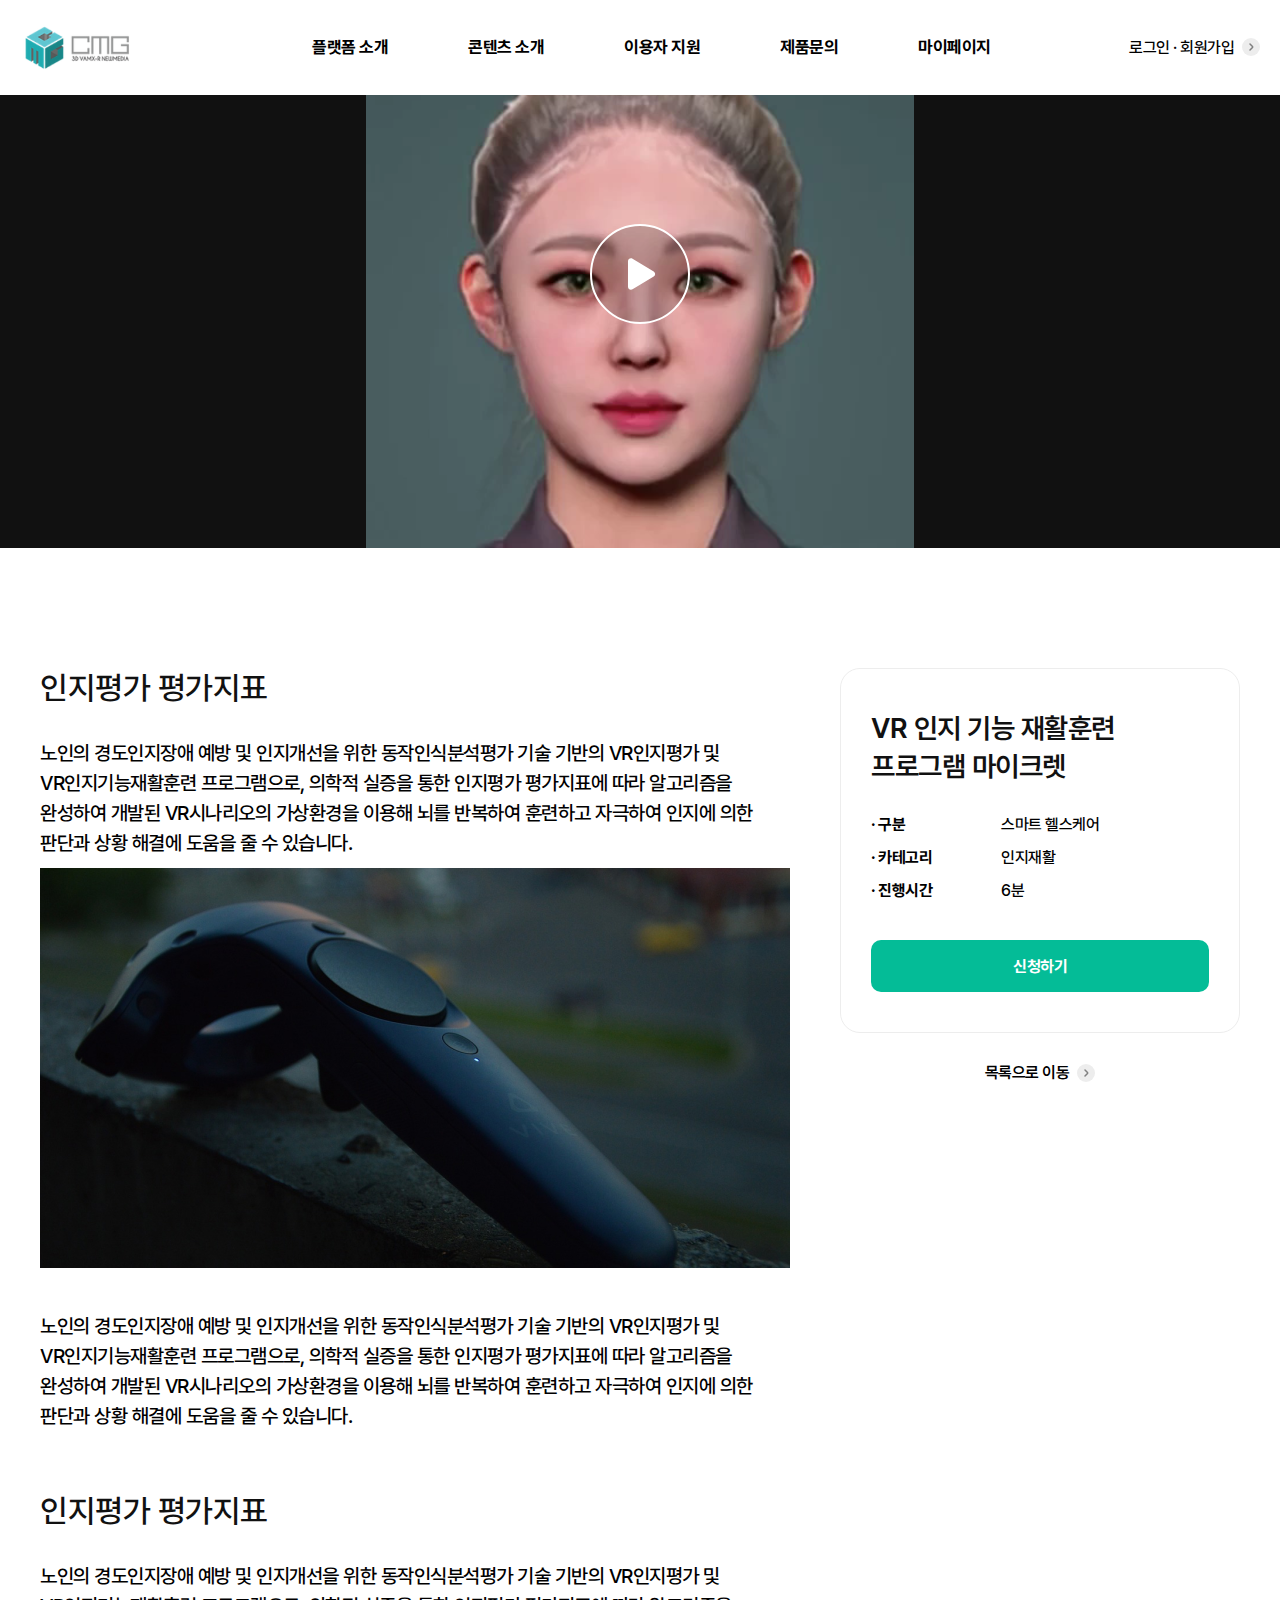
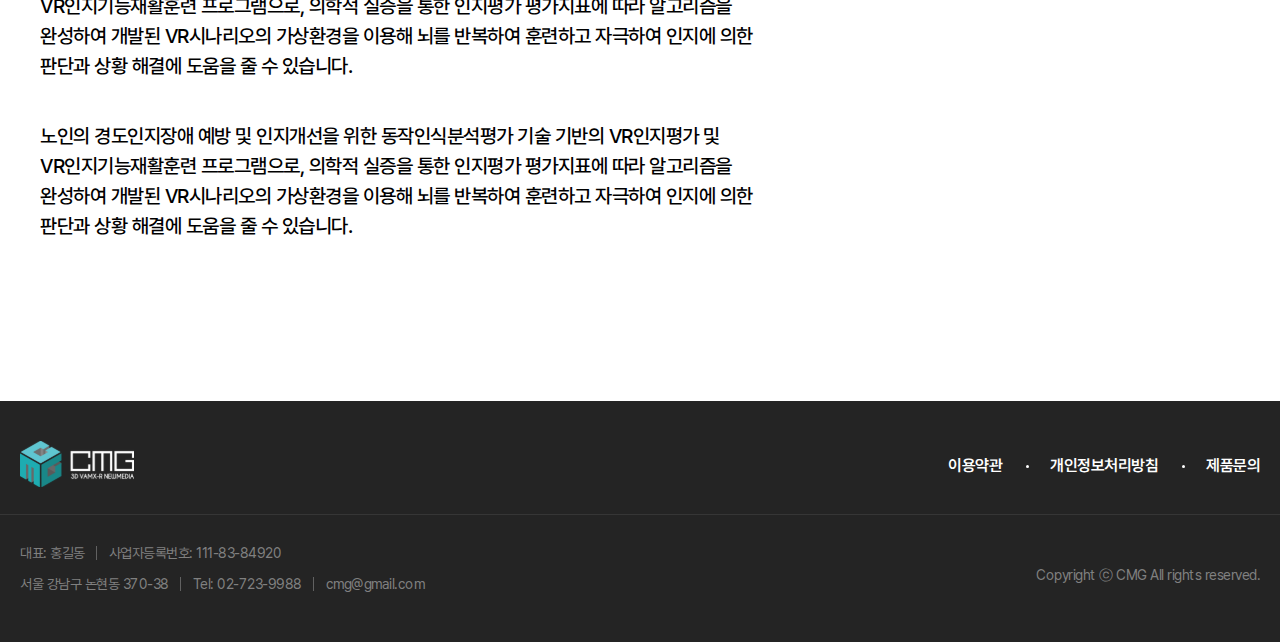
==== commit 19eaffc5: "151" ====
--- a/html/page/contents-view.html
+++ b/html/page/contents-view.html
@@ -45,11 +45,9 @@
 
         <div class="totalmenu-wrap">
             <div class="rela01">
-                <div class="mob-link-wrap">
-                    <a href="javascript:void(0)" class="btn-link-shop">
-                        <span>로그인 · 회원가입</span>
-                        <img src="../../assets/image/ico/ico-mb-arr.svg" />
-                    </a>
+                <div class="mob-header-wrap">
+                    <a href="javascript:void(0)"><img src="../../assets/image/etc/etc-logo-gray.svg" width="84" height="34" /></a>
+                    <a href="javascript:void(0)" class="totalmenu-close"><img src="../../assets/image/ico/ico-totalmenu-close.svg" /></a>
                 </div>
                 <ul>
                     <li>
@@ -74,8 +72,8 @@
                         <div class="sub-menu-wrap">
                             <div class="sub-item">
                                 <ul>
-                                    <li><a href="javascript:void(0)">스마트 헬스케어란?</a></li>
-                                    <li><a href="javascript:void(0)">협력사 소개</a></li>
+                                    <li><a href="javascript:void(0)">스마트 헬스케어</a></li>
+                                    <li><a href="javascript:void(0)">LMS 교육컨텐츠</a></li>
                                 </ul>
                             </div>
                         </div>
@@ -88,8 +86,8 @@
                         <div class="sub-menu-wrap">
                             <div class="sub-item">
                                 <ul>
-                                    <li><a href="javascript:void(0)">스마트 헬스케어란?</a></li>
-                                    <li><a href="javascript:void(0)">협력사 소개</a></li>
+                                    <li><a href="javascript:void(0)">공지사항</a></li>
+                                    <li><a href="javascript:void(0)">FAQ</a></li>
                                 </ul>
                             </div>
                         </div>
@@ -97,16 +95,7 @@
                     <li>
                         <a href="javascript:void(0)">
                             <span>제품문의</span>
-                            <div class="ico"></div>
-                        </a>
-                        <div class="sub-menu-wrap">
-                            <div class="sub-item">
-                                <ul>
-                                    <li><a href="javascript:void(0)">스마트 헬스케어란?</a></li>
-                                    <li><a href="javascript:void(0)">협력사 소개</a></li>
-                                </ul>
-                            </div>
-                        </div>
+                        </a>
                     </li>
                     <li>
                         <a href="javascript:void(0)">
@@ -116,13 +105,17 @@
                         <div class="sub-menu-wrap">
                             <div class="sub-item">
                                 <ul>
-                                    <li><a href="javascript:void(0)">스마트 헬스케어란?</a></li>
-                                    <li><a href="javascript:void(0)">협력사 소개</a></li>
-                                </ul>
-                            </div>
-                        </div>
-                    </li>
-                </ul>
+                                    <li><a href="javascript:void(0)">내 프로그램</a></li>
+                                    <li><a href="javascript:void(0)">회원정보</a></li>
+                                </ul>
+                            </div>
+                        </div>
+                    </li>
+                </ul>
+
+                <div class="mob-login-wrap">
+                    <a href="javascript:void(0)">로그인 · 회원가입</a>
+                </div>
 
             </div>
         </div>
@@ -207,10 +200,9 @@
             <div class="rela">
                 <div class="lt-item"><img src="../../assets/image/etc/etc-logo.svg" /></div>
                 <ul class="fnb-list">
+                    <li><a href="javascript:void(0)">이용약관</a></li>
                     <li><a href="javascript:void(0)">개인정보처리방침</a></li>
-                    <li><a href="javascript:void(0)">이용약관</a></li>
-                    <li><a href="javascript:void(0)">이메일무단수집거부</a></li>
-                    <li><a href="javascript:void(0)">문의하기</a></li>
+                    <li><a href="javascript:void(0)">제품문의</a></li>
                 </ul>
             </div>
             <div class="rela t01">
